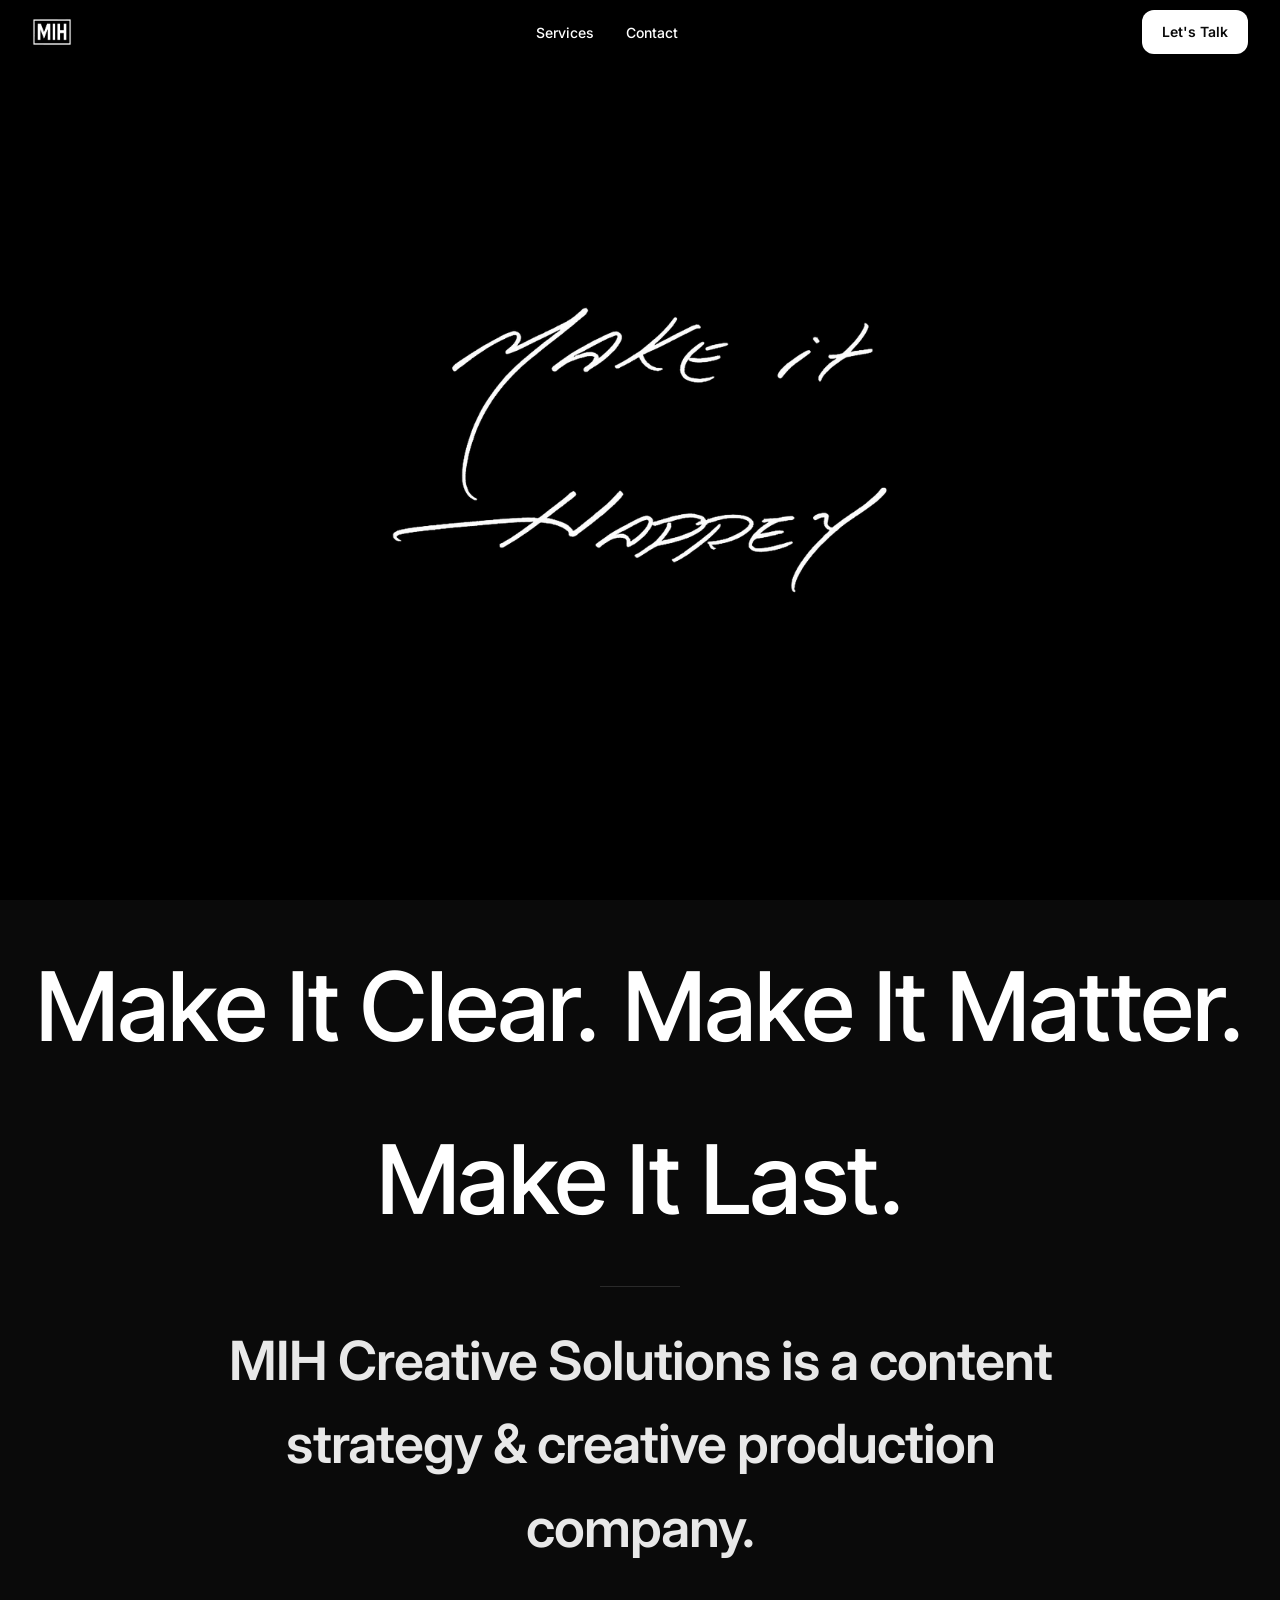
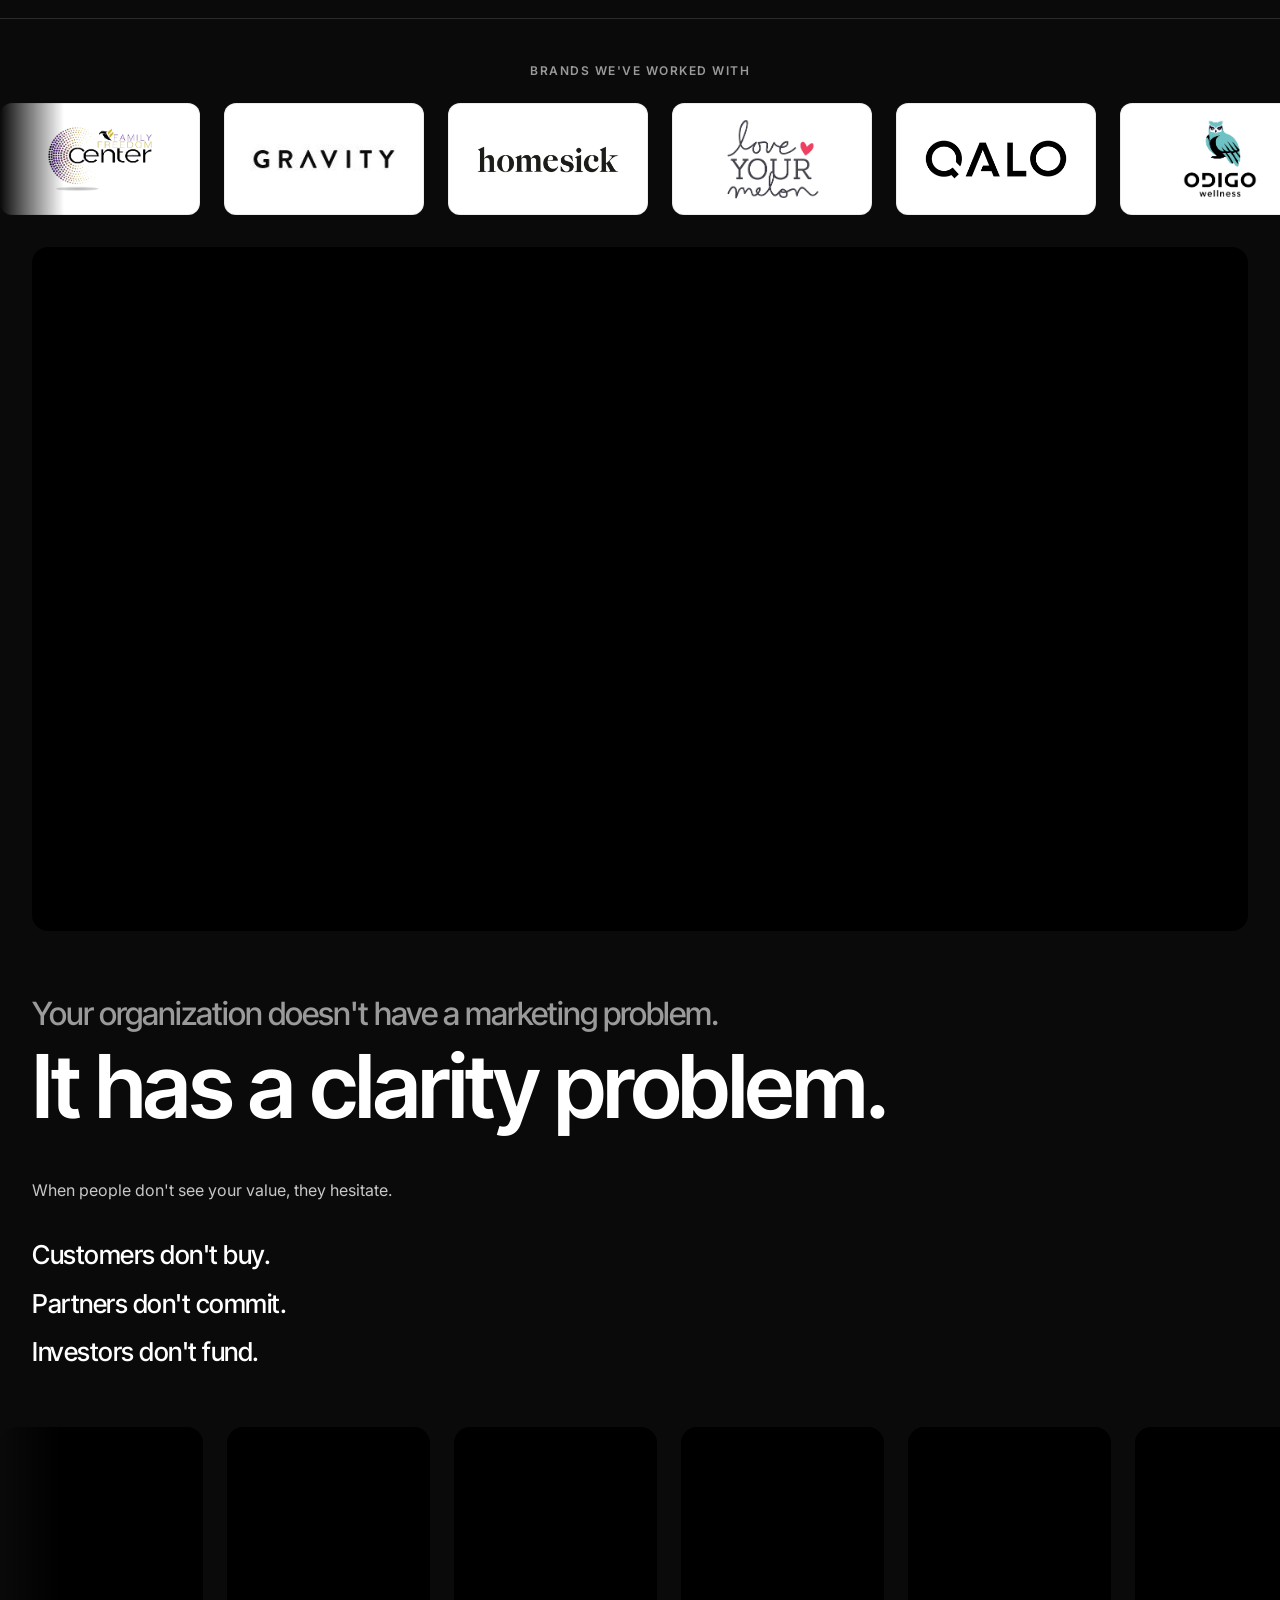
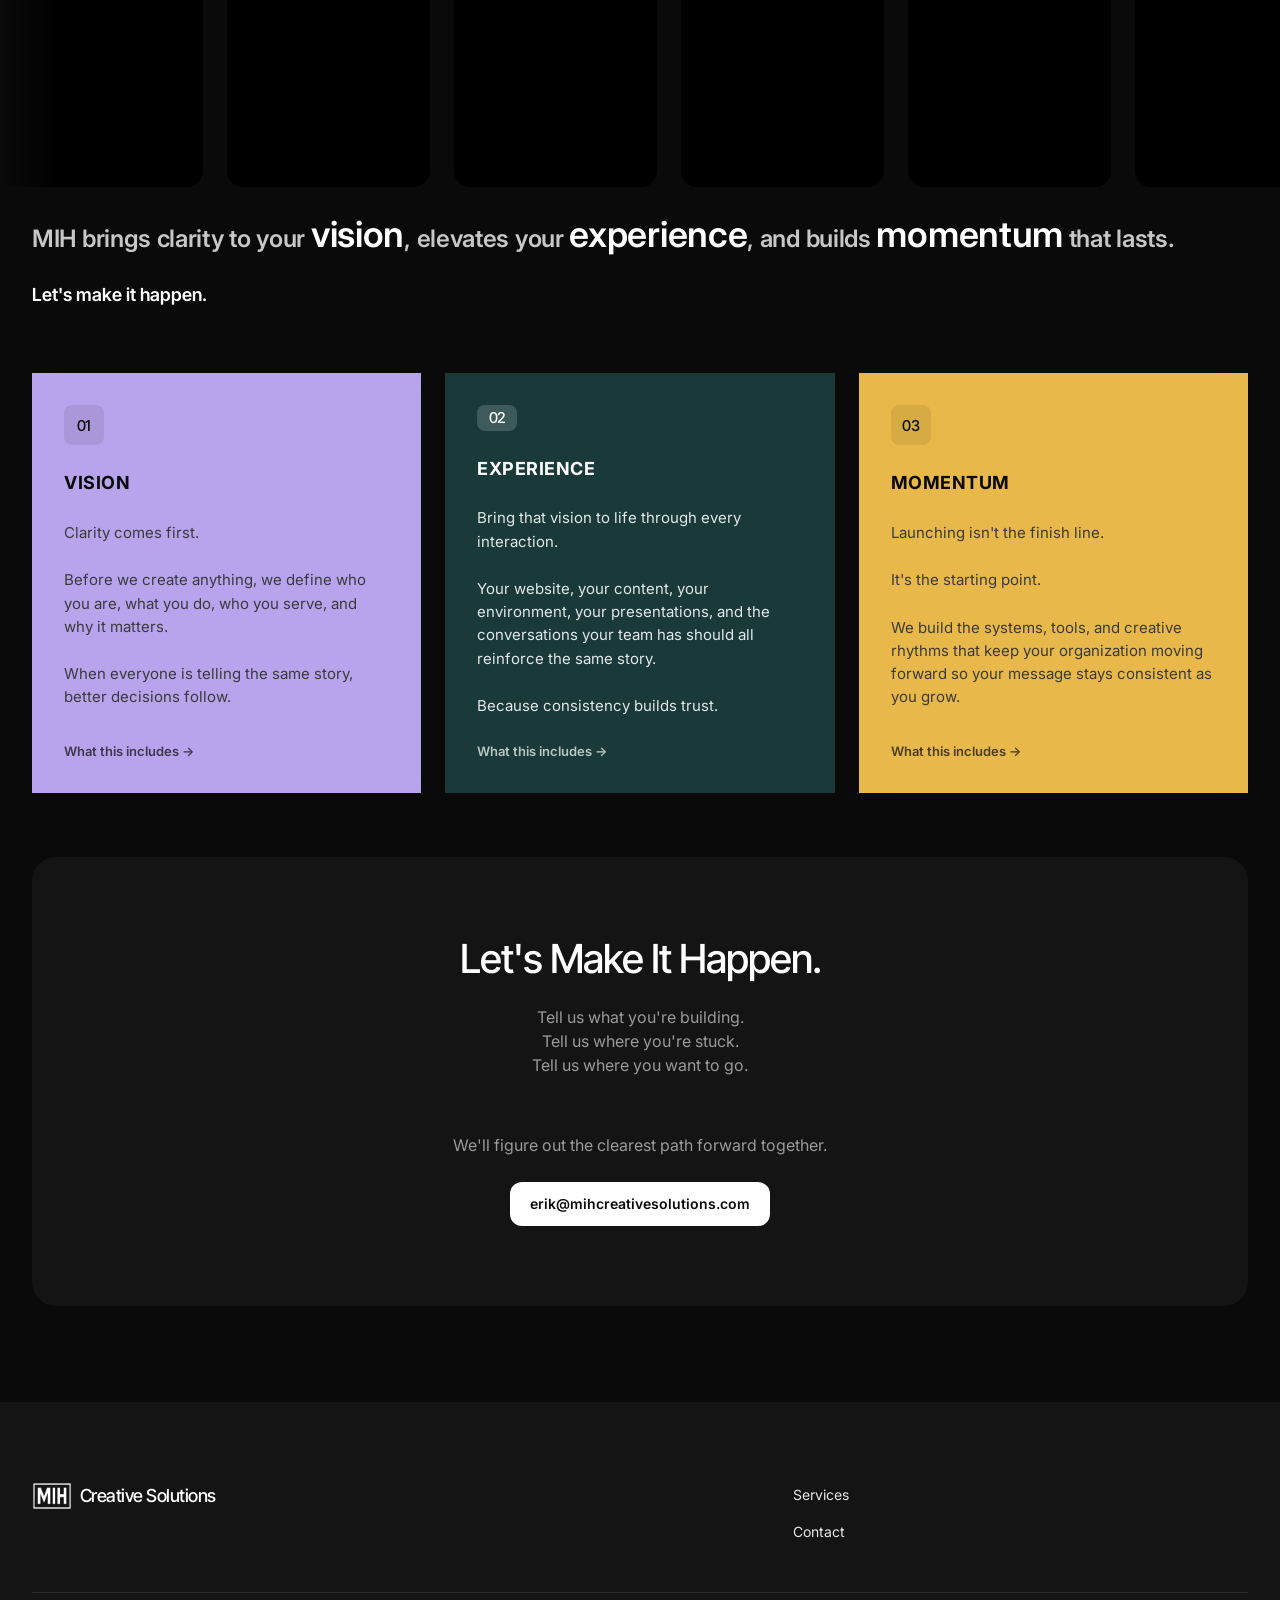
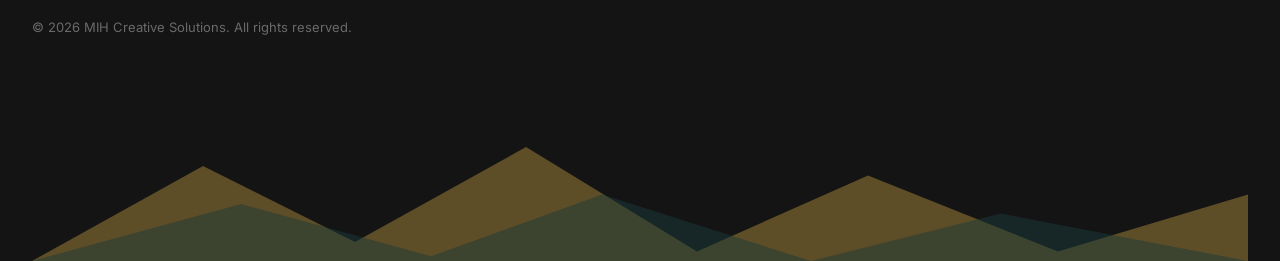
==== index.html @ 1640c4e6 "Add divider line and company description under the pillars recap Added a thin hairline rule between " ====
<!doctype html>
<html lang="en">
<head>
<meta charset="UTF-8">
<meta name="viewport" content="width=device-width, initial-scale=1.0">
<title>MIH Creative Solutions: Make It Clear, Make It Matter, Make It Last</title>
<meta name="description" content="MIH Creative Solutions is Erik's framework for building organizations people understand, remember, and believe in: Vision, Experience, Momentum.">
<link rel="icon" type="image/png" href="assets/favicon.png?v=2">
<link rel="apple-touch-icon" href="assets/favicon.png?v=2">
<meta property="og:type" content="website">
<meta property="og:title" content="MIH Creative Solutions: Make It Clear, Make It Matter, Make It Last">
<meta property="og:description" content="MIH Creative Solutions is Erik's framework for building organizations people understand, remember, and believe in: Vision, Experience, Momentum.">
<meta property="og:url" content="https://mihcreativesolutions.com">
<meta property="og:image" content="https://mihcreativesolutions.com/assets/favicon.png">
<meta name="twitter:card" content="summary">
<meta name="twitter:title" content="MIH Creative Solutions: Make It Clear, Make It Matter, Make It Last">
<meta name="twitter:description" content="MIH Creative Solutions is Erik's framework for building organizations people understand, remember, and believe in: Vision, Experience, Momentum.">
<meta name="twitter:image" content="https://mihcreativesolutions.com/assets/favicon.png">
<link rel="preconnect" href="https://fonts.googleapis.com">
<link rel="preconnect" href="https://fonts.gstatic.com" crossorigin>
<link href="https://fonts.googleapis.com/css2?family=Inter:wght@400;500;600;700&family=Inter+Tight:wght@500;600&family=Caveat:wght@600;700&display=swap" rel="stylesheet">
<link rel="stylesheet" href="styles.css">
</head>
<body>

<main id="top">

  <!-- ============ HERO ============ -->
  <section class="hero-band">
    <div class="hero-video-bleed reveal">
      <video src="assets/videos/hero-intro.mp4" autoplay muted loop playsinline></video>

      <header class="hero-nav">
        <div class="container">
          <a href="#top" class="logo">
            <img src="assets/mih-logo-boxed-white.png" alt="MIH" class="logo-mark">
          </a>

          <nav>
            <ul class="nav-links">
              <li><a href="#services">Services</a></li>
              <li><a href="#contact">Contact</a></li>
            </ul>
          </nav>

          <div class="nav-cta">
            <a class="btn btn-primary" href="mailto:erik@mihcreativesolutions.com">Let's Talk</a>
            <button class="nav-toggle" id="navToggle" aria-label="Toggle menu" aria-expanded="false">
              <span></span><span></span><span></span>
            </button>
          </div>
        </div>

        <nav id="mobileMenu" class="mobile-menu" hidden>
          <div class="container" style="display:flex; flex-direction:column; gap:24px; padding-top:24px; padding-bottom:24px;">
            <a href="#services">Services</a>
            <a href="#contact">Contact</a>
          </div>
        </nav>
      </header>

      <img src="assets/make-it-happen-mark-white.png" alt="Make it happen, handwritten" class="hero-video-overlay-mark">
    </div>

    <div class="container">
      <div class="hero-pillars-recap reveal">
        <p>Make It Clear.</p>
        <p>Make It Matter.</p>
        <p>Make It Last.</p>
      </div>
    </div>

    <div class="container">
      <hr class="hero-divider reveal">
      <p class="hero-video-caption reveal">MIH Creative Solutions is a content strategy &amp; creative production company.</p>
    </div>

    <div class="logo-marquee reveal">
      <p class="logo-marquee-label caption-uppercase">Brands We've Worked With</p>
      <div class="logo-marquee-track">
        <div class="logo-marquee-group">
          <div class="logo-marquee-card"><img src="assets/logos/family-freedom-center.png" alt="Family Freedom Center" class="logo-marquee-logo"></div>
          <div class="logo-marquee-card"><img src="assets/logos/gravity.jpeg" alt="Gravity" class="logo-marquee-logo"></div>
          <div class="logo-marquee-card"><img src="assets/logos/homesick.png" alt="Homesick" class="logo-marquee-logo"></div>
          <div class="logo-marquee-card"><img src="assets/logos/love-your-melon.png" alt="Love Your Melon" class="logo-marquee-logo"></div>
          <div class="logo-marquee-card"><img src="assets/logos/qalo.png" alt="QALO" class="logo-marquee-logo"></div>
          <div class="logo-marquee-card"><img src="assets/logos/odigo-wellness.png" alt="ODIGO Wellness" class="logo-marquee-logo"></div>
          <div class="logo-marquee-card"><img src="assets/logos/bulldog.png" alt="The Bulldog Uptown" class="logo-marquee-logo"></div>
          <div class="logo-marquee-card"><img src="assets/logos/craftsmen-decks-structures.png" alt="Craftsmen Decks & Structures" class="logo-marquee-logo"></div>
          <div class="logo-marquee-card"><img src="assets/logos/prince-wordmark.webp" alt="Prince" class="logo-marquee-logo"></div>
          <div class="logo-marquee-card"><img src="assets/logos/paisley-park.webp" alt="Paisley Park" class="logo-marquee-logo"></div>
        </div>
        <div class="logo-marquee-group" aria-hidden="true">
          <div class="logo-marquee-card"><img src="assets/logos/family-freedom-center.png" alt="" class="logo-marquee-logo"></div>
          <div class="logo-marquee-card"><img src="assets/logos/gravity.jpeg" alt="" class="logo-marquee-logo"></div>
          <div class="logo-marquee-card"><img src="assets/logos/homesick.png" alt="" class="logo-marquee-logo"></div>
          <div class="logo-marquee-card"><img src="assets/logos/love-your-melon.png" alt="" class="logo-marquee-logo"></div>
          <div class="logo-marquee-card"><img src="assets/logos/qalo.png" alt="" class="logo-marquee-logo"></div>
          <div class="logo-marquee-card"><img src="assets/logos/odigo-wellness.png" alt="" class="logo-marquee-logo"></div>
          <div class="logo-marquee-card"><img src="assets/logos/bulldog.png" alt="" class="logo-marquee-logo"></div>
          <div class="logo-marquee-card"><img src="assets/logos/craftsmen-decks-structures.png" alt="" class="logo-marquee-logo"></div>
          <div class="logo-marquee-card"><img src="assets/logos/prince-wordmark.webp" alt="" class="logo-marquee-logo"></div>
          <div class="logo-marquee-card"><img src="assets/logos/paisley-park.webp" alt="" class="logo-marquee-logo"></div>
        </div>
      </div>
    </div>

    <div class="container">
      <div class="featured-video reveal">
        <video src="assets/videos/love-your-melon-barbie.mp4" autoplay muted loop playsinline></video>
      </div>
    </div>
  </section>

  <!-- ============ THE PROBLEM ============ -->
  <section id="problem">
    <div class="container">
      <div class="problem-statement reveal">
        <p class="problem-statement-setup">Your organization doesn't have a marketing problem.</p>
        <p class="problem-statement-payoff">It has a clarity problem.</p>
      </div>

      <div class="prose reveal">
        <p>When people don't see your value, they hesitate.</p>
      </div>

      <div class="cadence reveal">
        <p>Customers don't buy.</p>
        <p>Partners don't commit.</p>
        <p>Investors don't fund.</p>
      </div>
    </div>

    <div class="video-marquee reveal">
      <div class="video-marquee-track">
        <div class="video-marquee-group">
          <div class="video-marquee-card"><video src="assets/videos/gravity.mp4" autoplay muted loop playsinline></video></div>
          <div class="video-marquee-card"><video src="assets/videos/isabel-bootcamp.mp4" autoplay muted loop playsinline></video></div>
          <div class="video-marquee-card"><video src="assets/videos/knee-wrap.mp4" autoplay muted loop playsinline></video></div>
          <div class="video-marquee-card"><video src="assets/videos/mechanic-peter.mp4" autoplay muted loop playsinline></video></div>
          <div class="video-marquee-card"><video src="assets/videos/elijah-yoga.mp4" autoplay muted loop playsinline></video></div>
          <div class="video-marquee-card"><video src="assets/videos/prince-share-your-story.mp4" autoplay muted loop playsinline></video></div>
        </div>
        <div class="video-marquee-group" aria-hidden="true">
          <div class="video-marquee-card"><video src="assets/videos/gravity.mp4" autoplay muted loop playsinline></video></div>
          <div class="video-marquee-card"><video src="assets/videos/isabel-bootcamp.mp4" autoplay muted loop playsinline></video></div>
          <div class="video-marquee-card"><video src="assets/videos/knee-wrap.mp4" autoplay muted loop playsinline></video></div>
          <div class="video-marquee-card"><video src="assets/videos/mechanic-peter.mp4" autoplay muted loop playsinline></video></div>
          <div class="video-marquee-card"><video src="assets/videos/elijah-yoga.mp4" autoplay muted loop playsinline></video></div>
          <div class="video-marquee-card"><video src="assets/videos/prince-share-your-story.mp4" autoplay muted loop playsinline></video></div>
        </div>
      </div>
    </div>

    <div class="container">
      <div class="reveal" style="margin-top: var(--sp-lg);">
        <p class="title-lg problem-transition">MIH brings clarity to your <span class="emph-word">vision</span>, elevates your <span class="emph-word">experience</span>, and builds <span class="emph-word">momentum</span> that lasts.</p>
        <p class="problem-cta">Let's make it happen.</p>
      </div>
    </div>
  </section>

  <!-- ============ SERVICES / THE 3 PILLARS ============ -->
  <section id="services">
    <div class="container">
      <div class="feature-grid">

        <div class="feature-card card-lavender on-ink pillar-flip reveal" tabindex="0">
          <div class="pillar-flip-inner">
            <div class="pillar-flip-face pillar-flip-front">
              <div class="icon">01</div>
              <div class="pillar-heading">
                <span class="pillar-label">Vision</span>
              </div>
              <p>Clarity comes first.</p>
              <p>Before we create anything, we define who you are, what you do, who you serve, and why it matters.</p>
              <p>When everyone is telling the same story, better decisions follow.</p>
              <span class="pillar-flip-cue">What this includes →</span>
            </div>
            <div class="pillar-flip-face pillar-flip-back">
              <div class="pillar-heading">
                <span class="pillar-label">Vision</span>
              </div>
              <ul class="offering-list">
                <li>Brand Strategy</li>
                <li>Messaging</li>
                <li>Positioning</li>
                <li>Naming</li>
                <li>Brand Identity</li>
              </ul>
            </div>
          </div>
        </div>

        <div class="feature-card card-teal on-dark pillar-flip reveal" tabindex="0">
          <div class="pillar-flip-inner">
            <div class="pillar-flip-face pillar-flip-front">
              <div class="icon">02</div>
              <div class="pillar-heading">
                <span class="pillar-label">Experience</span>
              </div>
              <p>Bring that vision to life through every interaction.</p>
              <p>Your website, your content, your environment, your presentations, and the conversations your team has should all reinforce the same story.</p>
              <p>Because consistency builds trust.</p>
              <span class="pillar-flip-cue">What this includes →</span>
            </div>
            <div class="pillar-flip-face pillar-flip-back">
              <div class="pillar-heading">
                <span class="pillar-label">Experience</span>
              </div>
              <ul class="offering-list">
                <li>Website Design</li>
                <li>Environmental Branding</li>
                <li>Photography</li>
                <li>Video Production</li>
                <li>Graphic Design</li>
                <li>Campaign Development</li>
              </ul>
            </div>
          </div>
        </div>

        <div class="feature-card card-ochre on-ink pillar-flip reveal" tabindex="0">
          <div class="pillar-flip-inner">
            <div class="pillar-flip-face pillar-flip-front">
              <div class="icon">03</div>
              <div class="pillar-heading">
                <span class="pillar-label">Momentum</span>
              </div>
              <p>Launching isn't the finish line.</p>
              <p>It's the starting point.</p>
              <p>We build the systems, tools, and creative rhythms that keep your organization moving forward so your message stays consistent as you grow.</p>
              <span class="pillar-flip-cue">What this includes →</span>
            </div>
            <div class="pillar-flip-face pillar-flip-back">
              <div class="pillar-heading">
                <span class="pillar-label">Momentum</span>
              </div>
              <ul class="offering-list">
                <li>Content Strategy</li>
                <li>Social Media</li>
                <li>Marketing Support</li>
                <li>Brand Standards</li>
                <li>Ongoing Creative Partnership</li>
              </ul>
            </div>
          </div>
        </div>

      </div>
    </div>
  </section>

  <!-- ============ CTA ============ -->
  <section id="contact">
    <div class="container">
      <div class="cta-band-illustrated reveal">
        <h2 class="display-md">Let's Make It Happen.</h2>

        <div class="cadence" style="text-align: center;">
          <p>Tell us what you're building.</p>
          <p>Tell us where you're stuck.</p>
          <p>Tell us where you want to go.</p>
        </div>

        <p>We'll figure out the clearest path forward together.</p>

        <a class="btn btn-primary" href="mailto:erik@mihcreativesolutions.com">erik@mihcreativesolutions.com</a>
      </div>
    </div>
  </section>

</main>

<footer class="footer">
  <div class="container">
    <div class="footer-top">
      <div class="footer-brand">
        <a href="#top" class="logo">
          <img src="assets/mih-logo-boxed-white.png" alt="MIH" class="logo-mark">
          Creative Solutions
        </a>

      </div>

      <div class="footer-col">
        <ul>
          <li><a href="#services">Services</a></li>
          <li><a href="#contact">Contact</a></li>
        </ul>
      </div>
    </div>

    <div class="footer-bottom">
      <span>© <span id="year"></span> MIH Creative Solutions. All rights reserved.</span>
    </div>

    <svg class="footer-mountain" viewBox="0 0 1280 160" preserveAspectRatio="none" xmlns="http://www.w3.org/2000/svg" aria-hidden="true">
      <polygon points="0,160 180,60 340,140 520,40 700,150 880,70 1080,150 1280,90 1280,160" fill="#e8b94a" opacity="0.35"/>
      <polygon points="0,160 220,100 420,155 600,90 820,160 1020,110 1280,160" fill="#1a3a3a" opacity="0.5"/>
    </svg>
  </div>
</footer>

<script src="script.js"></script>
</body>
</html>
---- styles.css ----
/* ==========================================================================
   MIH Creative Solutions — Design Tokens
   Source of truth: MIH_LOOK_AND_FEEL.md
   ========================================================================== */

:root {
  /* Color */
  --primary: #ffffff;
  --primary-active: #e5e5e5;
  --primary-disabled: #2a2a2a;
  --ink: #ffffff;
  --body: #c7c7c7;
  --body-strong: #e8e8e8;
  --muted: #9a9a9a;
  --muted-soft: #6a6a6a;
  --hairline: #2a2a2a;
  --hairline-soft: #1c1c1c;
  --canvas: #0a0a0a;
  --surface-soft: #141414;
  --surface-card: #1c1c1c;
  --surface-strong: #242424;
  --on-primary: #0a0a0a;
  --on-dark: #ffffff;
  --on-dark-soft: #a0a0a0;
  /* Fixed dark text for use on light pillar-card backgrounds (lavender/ochre), independent of the page theme */
  --card-ink: #0a0a0a;
  --card-ink-body: #3a3a3a;
  --brand-pink: #ff4d8b;
  --brand-teal: #1a3a3a;
  --brand-lavender: #b8a4ed;
  --brand-peach: #ffb084;
  --brand-ochre: #e8b94a;
  --brand-mint: #a4d4c5;
  --brand-coral: #ff6b5a;

  /* Type */
  --font-display: "Inter Tight", "Inter", -apple-system, BlinkMacSystemFont, "Segoe UI", Roboto, sans-serif;
  --font-body: "Inter", -apple-system, BlinkMacSystemFont, "Segoe UI", Roboto, sans-serif;

  /* Radius */
  --r-xs: 6px;
  --r-sm: 8px;
  --r-md: 12px;
  --r-lg: 16px;
  --r-xl: 24px;
  --r-pill: 9999px;

  /* Spacing */
  --sp-xxs: 4px;
  --sp-xs: 8px;
  --sp-sm: 12px;
  --sp-md: 16px;
  --sp-lg: 24px;
  --sp-xl: 32px;
  --sp-xxl: 48px;
  --sp-section: 96px;
}

*, *::before, *::after { box-sizing: border-box; }
html { scroll-behavior: smooth; }

body {
  margin: 0;
  background: var(--canvas);
  color: var(--body);
  font-family: var(--font-body);
  font-size: 16px;
  line-height: 1.55;
  -webkit-font-smoothing: antialiased;
}

img, svg, video { display: block; max-width: 100%; }

a { color: inherit; }

.container {
  max-width: 1280px;
  margin: 0 auto;
  padding: 0 var(--sp-xl);
}

section {
  padding: var(--sp-section) 0;
}

#problem { padding-top: var(--sp-xl); padding-bottom: var(--sp-xl); }
#services { padding-top: var(--sp-xl); padding-bottom: var(--sp-xl); }
#contact { padding-top: var(--sp-xl); }

/* ---- Typography ---- */
h1, h2, h3, h4 {
  font-family: var(--font-display);
  font-weight: 500;
  color: var(--ink);
  margin: 0;
}

.display-xl { font-size: 72px; line-height: 1; letter-spacing: -2.5px; font-weight: 500; }
.display-lg { font-size: 56px; line-height: 1.05; letter-spacing: -2px; font-weight: 500; }
.display-md { font-size: 40px; line-height: 1.1; letter-spacing: -1px; font-weight: 500; }
.display-sm { font-size: 32px; line-height: 1.15; letter-spacing: -0.5px; font-weight: 500; }

.title-lg { font-family: var(--font-body); font-size: 24px; font-weight: 600; line-height: 1.3; letter-spacing: -0.3px; }
.title-md { font-family: var(--font-body); font-size: 18px; font-weight: 600; line-height: 1.4; }
.title-sm { font-family: var(--font-body); font-size: 16px; font-weight: 600; line-height: 1.4; }

.body-md { font-size: 16px; font-weight: 400; line-height: 1.55; }
.body-sm { font-size: 14px; font-weight: 400; line-height: 1.55; }

.caption { font-size: 13px; font-weight: 500; line-height: 1.4; color: var(--muted); }
.caption-uppercase {
  font-size: 12px;
  font-weight: 600;
  line-height: 1.4;
  letter-spacing: 1.5px;
  text-transform: uppercase;
  color: var(--muted);
}

.lead { font-size: 18px; line-height: 1.6; color: var(--body-strong); }

/* ---- Buttons ---- */
.btn {
  display: inline-flex;
  align-items: center;
  justify-content: center;
  gap: var(--sp-xs);
  height: 44px;
  padding: 12px 20px;
  border-radius: var(--r-md);
  font-family: var(--font-body);
  font-size: 14px;
  font-weight: 600;
  line-height: 1;
  text-decoration: none;
  border: none;
  cursor: pointer;
  white-space: nowrap;
}

.btn-primary { background: var(--primary); color: var(--on-primary); }
.btn-primary:hover, .btn-primary:active { background: var(--primary-active); }

.btn-secondary {
  background: var(--canvas);
  color: var(--ink);
  border: 1px solid var(--hairline);
}

.btn-on-color { background: var(--canvas); color: var(--ink); }

.text-link {
  background: none;
  border: none;
  color: var(--ink);
  text-decoration: underline;
  font-size: 14px;
  font-weight: 600;
  cursor: pointer;
  padding: 0;
}

/* ---- Hero Nav (overlaid on the full-bleed video) ---- */
.hero-nav {
  position: absolute;
  top: 0;
  left: 0;
  right: 0;
  z-index: 5;
  height: 64px;
  background: linear-gradient(to bottom, rgba(0, 0, 0, 0.55), transparent);
}

.hero-nav > .container {
  height: 100%;
  display: flex;
  align-items: center;
  justify-content: space-between;
}

.hero-nav .nav-links a { color: #fff; }
.hero-nav .nav-links a:hover { color: var(--brand-ochre); }

.hero-nav .btn-primary { background: #fff; color: var(--on-primary); }
.hero-nav .btn-primary:hover, .hero-nav .btn-primary:active { background: var(--brand-ochre); }

.hero-nav .nav-toggle span { background: #fff; }

.hero-nav .mobile-menu { background: rgba(10, 10, 10, 0.95); border-bottom-color: rgba(255, 255, 255, 0.15); }
.hero-nav .mobile-menu a { color: #fff; }

.logo {
  display: flex;
  align-items: center;
  gap: var(--sp-xs);
  font-family: var(--font-display);
  font-size: 18px;
  font-weight: 500;
  letter-spacing: -0.5px;
  color: var(--ink);
  text-decoration: none;
}

.logo-mark {
  height: 28px;
  width: auto;
  display: block;
}

.nav-links {
  display: flex;
  align-items: center;
  gap: var(--sp-xl);
  list-style: none;
  margin: 0;
  padding: 0;
}

.nav-links a {
  font-size: 14px;
  font-weight: 500;
  text-decoration: none;
  color: var(--body-strong);
}

.nav-links a:hover { color: var(--ink); }

.nav-cta { display: flex; align-items: center; gap: var(--sp-lg); }

.nav-toggle {
  display: none;
  background: none;
  border: none;
  padding: var(--sp-xs);
  cursor: pointer;
}

.nav-toggle span {
  display: block;
  width: 22px;
  height: 2px;
  background: var(--ink);
  margin: 5px 0;
  border-radius: 2px;
}

.mobile-menu {
  display: none;
  background: var(--canvas);
  border-bottom: 1px solid var(--hairline-soft);
}

.mobile-menu a {
  font-size: 16px;
  font-weight: 500;
  text-decoration: none;
  color: var(--body-strong);
}

@media (max-width: 768px) {
  .mobile-menu:not([hidden]) { display: block; }
}

/* ---- Hero ---- */
.hero-band {
  padding: 0 0 var(--sp-xl);
}

.hero-pillars-recap {
  display: flex;
  justify-content: center;
  align-items: center;
  flex-wrap: wrap;
  gap: var(--sp-lg);
  text-align: center;
  margin-top: var(--sp-xl);
  margin-bottom: var(--sp-xl);
}

.hero-pillars-recap p {
  margin: 0;
  font-family: var(--font-display);
  font-weight: 500;
  color: var(--ink);
  white-space: nowrap;
  font-size: 96px;
  letter-spacing: -0.5px;
}

.hero-video-bleed {
  position: relative;
  width: 100%;
  height: 100vh;
  min-height: 480px;
  max-height: 960px;
  background: #000;
  overflow: hidden;
}

.hero-video-bleed video {
  width: 100%;
  height: 100%;
  object-fit: cover;
  display: block;
}

.hero-video-overlay-mark {
  position: absolute;
  top: 50%;
  left: 50%;
  transform: translate(-50%, -50%);
  z-index: 4;
  width: 520px;
  max-width: 70%;
  height: auto;
  pointer-events: none;
  filter: drop-shadow(0 4px 32px rgba(0, 0, 0, 0.4));
}

.hero-divider {
  width: 80px;
  height: 1px;
  margin: 0 auto var(--sp-xl);
  border: none;
  background: var(--hairline);
}

.hero-video-caption {
  max-width: 900px;
  text-align: center;
  font-size: 54px;
  font-weight: 600;
  letter-spacing: -1px;
  color: var(--body-strong);
  margin: var(--sp-lg) auto var(--sp-xl);
}

@media (max-width: 1024px) {
  .hero-pillars-recap { gap: var(--sp-md); }
  .hero-pillars-recap p { font-size: 66px; }
  .hero-video-overlay-mark { width: 400px; }
  .hero-video-caption { font-size: 40px; }
}

@media (max-width: 768px) {
  .hero-pillars-recap { gap: var(--sp-xs); }
  .hero-pillars-recap p { font-size: 36px; letter-spacing: -0.2px; }
  .hero-video-caption { font-size: 26px; letter-spacing: -0.5px; }
  .hero-video-overlay-mark { width: 280px; max-width: 80%; }
  .hero-nav { height: 56px; }
  .logo-mark { height: 22px; }
}

.hero-actions { display: flex; align-items: center; gap: var(--sp-lg); flex-wrap: wrap; }

/* ---- Logo marquee ---- */
.logo-marquee {
  margin-top: var(--sp-xxl);
  padding-top: var(--sp-xl);
  border-top: 1px solid var(--hairline);
  overflow: hidden;
}

.logo-marquee-label {
  text-align: center;
  margin-bottom: var(--sp-lg);
}

.logo-marquee-track {
  display: flex;
  width: max-content;
  animation: marquee-scroll 48s linear infinite;
  mask-image: linear-gradient(to right, transparent 0, #000 64px, #000 calc(100% - 64px), transparent 100%);
  -webkit-mask-image: linear-gradient(to right, transparent 0, #000 64px, #000 calc(100% - 64px), transparent 100%);
}

.logo-marquee-group {
  display: flex;
  align-items: center;
  gap: var(--sp-lg);
  padding-right: var(--sp-lg);
}

.logo-marquee-card {
  display: flex;
  align-items: center;
  justify-content: center;
  width: 200px;
  height: 112px;
  flex-shrink: 0;
  background: #fff;
  border: 1px solid rgba(20, 18, 15, 0.08);
  border-radius: var(--r-md);
  padding: var(--sp-sm);
}

.logo-marquee-logo {
  max-height: 88px;
  max-width: 100%;
  width: auto;
  object-fit: contain;
}

/* ---- Featured video (single widescreen clip) ---- */
.featured-video {
  width: 100%;
  max-width: 100%;
  margin-top: var(--sp-xl);
  border-radius: var(--r-lg);
  overflow: hidden;
  aspect-ratio: 16 / 9;
  background: #000;
}

.featured-video video {
  width: 100%;
  max-width: 100%;
  height: 100%;
  object-fit: cover;
  display: block;
}

/* ---- Video marquee (portrait clips, autoplay/muted/loop) ---- */
.video-marquee {
  margin-top: var(--sp-xl);
  padding-top: var(--sp-lg);
  overflow: hidden;
}

.video-marquee-track {
  display: flex;
  width: max-content;
  animation: marquee-scroll 40s linear infinite;
  mask-image: linear-gradient(to right, transparent 0, #000 64px, #000 calc(100% - 64px), transparent 100%);
  -webkit-mask-image: linear-gradient(to right, transparent 0, #000 64px, #000 calc(100% - 64px), transparent 100%);
}

.video-marquee-group {
  display: flex;
  align-items: center;
  gap: var(--sp-lg);
  padding-right: var(--sp-lg);
}

.video-marquee-card {
  width: 203px;
  height: 360px;
  flex-shrink: 0;
  border-radius: var(--r-lg);
  overflow: hidden;
  background: #000;
}

.video-marquee-card video {
  width: 100%;
  height: 100%;
  object-fit: cover;
  display: block;
}

@media (max-width: 1024px) {
  .video-marquee-card { width: 169px; height: 300px; }
}

@media (max-width: 768px) {
  .video-marquee-group { gap: var(--sp-md); padding-right: var(--sp-md); }
  .video-marquee-card { width: 124px; height: 220px; }
  .video-marquee-track {
    animation-duration: 30s;
    mask-image: linear-gradient(to right, transparent 0, #000 32px, #000 calc(100% - 32px), transparent 100%);
    -webkit-mask-image: linear-gradient(to right, transparent 0, #000 32px, #000 calc(100% - 32px), transparent 100%);
  }
}

@keyframes marquee-scroll {
  from { transform: translateX(0); }
  to { transform: translateX(-50%); }
}

@media (prefers-reduced-motion: reduce) {
  .logo-marquee-track { animation: none; }
}

/* ---- Problem statement (contrast headline) ---- */
.problem-statement {
  max-width: 920px;
  margin: 0 0 var(--sp-xxl);
}

.problem-statement-setup {
  margin: 0 0 var(--sp-xs);
  font-family: var(--font-display);
  font-weight: 500;
  color: var(--muted);
  font-size: 32px;
  line-height: 1.2;
  letter-spacing: -1px;
}

.problem-statement-payoff {
  margin: 0;
  font-family: var(--font-display);
  font-weight: 600;
  color: var(--ink);
  font-size: 88px;
  line-height: 1;
  letter-spacing: -2.5px;
}

#problem .cadence p {
  font-family: var(--font-display);
  letter-spacing: -0.5px;
  font-size: 26px;
  font-weight: 500;
  color: var(--ink);
}

.problem-transition .emph-word {
  font-size: 1.5em;
  font-weight: 600;
  color: var(--ink);
}

.problem-cta {
  margin: var(--sp-sm) 0 0;
  font-family: var(--font-display);
  font-weight: 600;
  font-size: 18px;
  color: var(--ink);
}

@media (max-width: 1024px) {
  .problem-statement-setup { font-size: 24px; }
  .problem-statement-payoff { font-size: 60px; letter-spacing: -2px; }
  #problem .cadence p { font-size: 22px; }
}

@media (max-width: 768px) {
  .problem-statement-setup { font-size: 19px; }
  .problem-statement-payoff { font-size: 38px; letter-spacing: -1px; }
  #problem .cadence p { font-size: 18px; }
}

/* ---- Feature cards (services) ---- */
.feature-grid {
  display: grid;
  grid-template-columns: repeat(3, 1fr);
  gap: var(--sp-lg);
}

.feature-card {
  border-radius: var(--r-xl);
  padding: var(--sp-xl);
  display: flex;
  flex-direction: column;
  gap: var(--sp-lg);
  min-height: 260px;
}

/* ---- Pillar flip cards (front: framework copy, back: services offered) ---- */
.feature-card.pillar-flip {
  padding: 0;
  height: 420px;
  cursor: pointer;
}

.pillar-flip-inner {
  position: relative;
  width: 100%;
  height: 100%;
}

.pillar-flip-face {
  position: absolute;
  inset: 0;
  border-radius: var(--r-xl);
  padding: var(--sp-xl);
  display: flex;
  flex-direction: column;
  gap: var(--sp-lg);
  background: inherit;
  opacity: 1;
  visibility: visible;
  transition: opacity 0.35s ease;
}

.pillar-flip-inner, .pillar-flip-back { background: inherit; }

.pillar-flip-back {
  opacity: 0;
  visibility: hidden;
  pointer-events: none;
}

.pillar-flip:hover .pillar-flip-front,
.pillar-flip.is-flipped .pillar-flip-front {
  opacity: 0;
  visibility: hidden;
  pointer-events: none;
}

.pillar-flip:hover .pillar-flip-back,
.pillar-flip.is-flipped .pillar-flip-back {
  opacity: 1;
  visibility: visible;
  pointer-events: auto;
}

.pillar-flip-back .offering-list { margin-top: var(--sp-xs); }

.pillar-flip-cue {
  margin-top: auto;
  font-size: 13px;
  font-weight: 600;
  opacity: 0.7;
}

.feature-card .icon {
  width: 40px;
  height: 40px;
  display: flex;
  align-items: center;
  justify-content: center;
  border-radius: var(--r-sm);
  background: rgba(255, 255, 255, 0.28);
}

.feature-card.on-dark .icon { background: rgba(255, 255, 255, 0.16); }
.feature-card.on-ink .icon { background: rgba(10, 10, 10, 0.08); }

.feature-card h3 { font-family: var(--font-body); font-size: 18px; font-weight: 600; line-height: 1.4; }
.feature-card p { margin: 0; font-size: 15px; }

.feature-card.on-dark, .feature-card.on-dark h3 { color: var(--on-dark); }
.feature-card.on-dark p { color: rgba(255, 255, 255, 0.88); }
.feature-card.on-dark .offering-list li { color: rgba(255, 255, 255, 0.88); }

.feature-card.on-ink, .feature-card.on-ink h3 { color: var(--card-ink); }
.feature-card.on-ink p { color: var(--card-ink-body); }
.feature-card.on-ink .offering-list li { color: var(--card-ink-body); }

.pillar-heading {
  display: flex;
  flex-direction: column;
  gap: var(--sp-xs);
}

.pillar-label {
  display: block;
  font-family: var(--font-body);
  font-size: 18px;
  font-weight: 700;
  letter-spacing: 0.5px;
  text-transform: uppercase;
}

.feature-card.on-dark .pillar-label { color: var(--on-dark); }
.feature-card.on-ink .pillar-label { color: var(--card-ink); }

.offering-list {
  list-style: none;
  margin: 0;
  padding: 0;
  display: flex;
  flex-direction: column;
  gap: var(--sp-xs);
  font-size: 15px;
}

.offering-list li {
  position: relative;
  padding-left: 16px;
}

.offering-list li::before {
  content: "•";
  position: absolute;
  left: 0;
  opacity: 0.6;
}

.pillars-recap {
  text-align: center;
  margin-top: var(--sp-xl);
}

.card-pink { background: var(--brand-pink); }
.card-teal { background: var(--brand-teal); }
.card-lavender { background: var(--brand-lavender); }
.card-peach { background: var(--brand-peach); }
.card-ochre { background: var(--brand-ochre); }
.card-cream { background: var(--surface-card); }

/* ---- Prose blocks (About / Problem / Clarity Shift narrative) ---- */
.prose {
  max-width: 680px;
  color: var(--body);
  font-size: 16px;
  line-height: 1.6;
  margin: 0 0 var(--sp-xl);
}

.prose p { margin: 0 0 1em; }
.prose p:last-child { margin-bottom: 0; }

/* ---- Cadence blocks (short stacked declarative lines) ---- */
.cadence {
  max-width: 680px;
  color: var(--body);
  font-size: 16px;
  line-height: 1.5;
  margin: 0 0 var(--sp-xl);
}

.cadence p { margin: 0 0 0.35em; }
.cadence p:last-child { margin-bottom: 0; }

.pillars-closing {
  max-width: 720px;
  margin: var(--sp-xxl) auto 0;
  text-align: center;
  color: var(--body-strong);
}

.feature-card .icon {
  font-family: var(--font-display);
  font-weight: 500;
  font-size: 15px;
  letter-spacing: -0.3px;
}

/* ---- CTA band ---- */
.cta-band-illustrated {
  background: var(--surface-soft);
  border-radius: var(--r-xl);
  padding: 80px var(--sp-xxl);
  text-align: center;
  display: flex;
  flex-direction: column;
  align-items: center;
  gap: var(--sp-lg);
}

.cta-band-illustrated h2 { max-width: 20ch; }
.cta-band-illustrated p { margin: 0; max-width: 42ch; color: var(--muted); }

/* ---- Footer ---- */
.footer {
  background: var(--surface-soft);
  color: var(--body);
  padding-top: 80px;
  position: relative;
  overflow: hidden;
}

.footer-top {
  display: grid;
  grid-template-columns: 1.6fr 1fr;
  gap: var(--sp-xl);
  padding-bottom: var(--sp-xxl);
}

.footer-brand p { max-width: 32ch; color: var(--muted); font-size: 14px; margin: var(--sp-md) 0 0; }

.footer-brand h4 {
  font-family: var(--font-body);
  font-size: 13px;
  font-weight: 600;
  letter-spacing: 0.5px;
  text-transform: uppercase;
  color: var(--muted);
  margin: var(--sp-xl) 0 var(--sp-md);
}

.framework-recap {
  display: flex;
  flex-direction: column;
  gap: var(--sp-sm);
}

.framework-recap-item {
  display: flex;
  flex-direction: column;
}

.fw-label { font-size: 13px; font-weight: 600; color: var(--body-strong); }
.fw-tagline { font-size: 14px; color: var(--muted); }

.footer-col h4 {
  font-family: var(--font-body);
  font-size: 13px;
  font-weight: 600;
  letter-spacing: 0.5px;
  text-transform: uppercase;
  color: var(--muted);
  margin-bottom: var(--sp-md);
}

.footer-col ul { list-style: none; margin: 0; padding: 0; display: flex; flex-direction: column; gap: var(--sp-sm); }
.footer-col a { text-decoration: none; font-size: 14px; color: var(--body-strong); }
.footer-col a:hover { color: var(--ink); }

.footer-bottom {
  border-top: 1px solid var(--hairline);
  padding: var(--sp-lg) 0;
  display: flex;
  justify-content: space-between;
  align-items: center;
  font-size: 13px;
  color: var(--muted-soft);
}

.footer-mountain { width: 100%; height: auto; display: block; margin-top: var(--sp-xxl); }

/* ---- Reveal on scroll ---- */
.reveal {
  opacity: 0;
  transform: translateY(16px);
  transition: opacity 0.6s ease, transform 0.6s ease;
}

.reveal.is-visible {
  opacity: 1;
  transform: translateY(0);
}

@media (prefers-reduced-motion: reduce) {
  .reveal { opacity: 1; transform: none; transition: none; }
  html { scroll-behavior: auto; }
}

/* ==========================================================================
   Responsive
   ========================================================================== */

@media (max-width: 1024px) {
  .display-xl { font-size: 56px; letter-spacing: -2px; }
  .display-lg { font-size: 44px; letter-spacing: -1.5px; }
  .feature-grid { grid-template-columns: repeat(2, 1fr); }
  .footer-top { grid-template-columns: 1.4fr 1fr; }

  .logo-marquee-card { width: 168px; height: 96px; padding: var(--sp-sm); }
  .logo-marquee-logo { max-height: 72px; }
  .logo-marquee-track { animation-duration: 44s; }

  .feature-card.pillar-flip { height: 460px; }
}

@media (max-width: 768px) {
  .container { padding: 0 var(--sp-lg); }
  section { padding: 64px 0; }

  .nav-links, .nav-cta .btn-secondary-wrap { display: none; }
  .nav-toggle { display: block; }
  .logo { font-size: 15px; white-space: nowrap; }

  .display-xl { font-size: 36px; letter-spacing: -1px; }
  .display-lg { font-size: 32px; letter-spacing: -1px; }
  .display-md { font-size: 28px; letter-spacing: -0.5px; }

  .feature-grid { grid-template-columns: 1fr; }

  .footer-top { grid-template-columns: 1fr; gap: var(--sp-xl); }
  .cta-band-illustrated { padding: 48px var(--sp-lg); }

  .logo-marquee { margin-top: var(--sp-xl); padding-top: var(--sp-lg); }
  .logo-marquee-group { gap: var(--sp-md); padding-right: var(--sp-md); }
  .logo-marquee-card { width: 128px; height: 76px; padding: var(--sp-xs); }
  .logo-marquee-logo { max-height: 56px; }
  .logo-marquee-track {
    animation-duration: 34s;
    mask-image: linear-gradient(to right, transparent 0, #000 32px, #000 calc(100% - 32px), transparent 100%);
    -webkit-mask-image: linear-gradient(to right, transparent 0, #000 32px, #000 calc(100% - 32px), transparent 100%);
  }

  .feature-card.pillar-flip { height: 400px; }
}
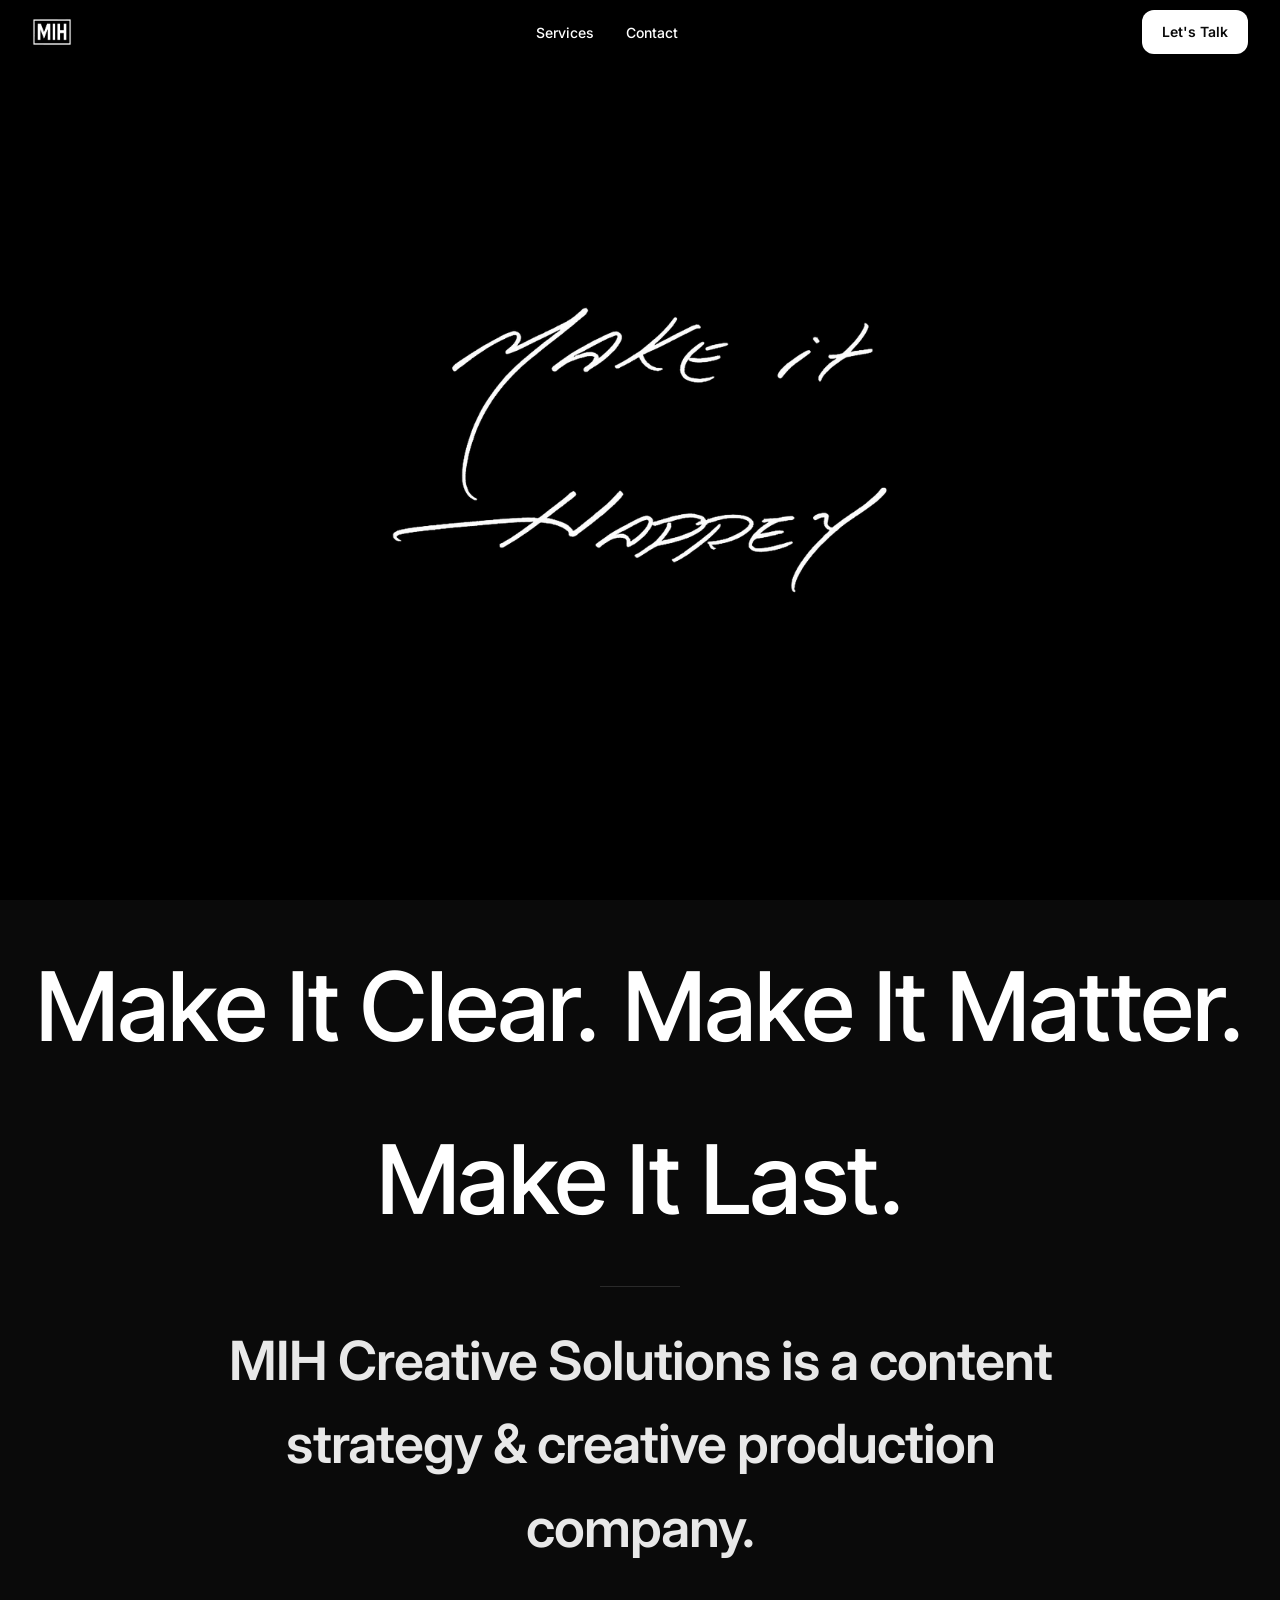
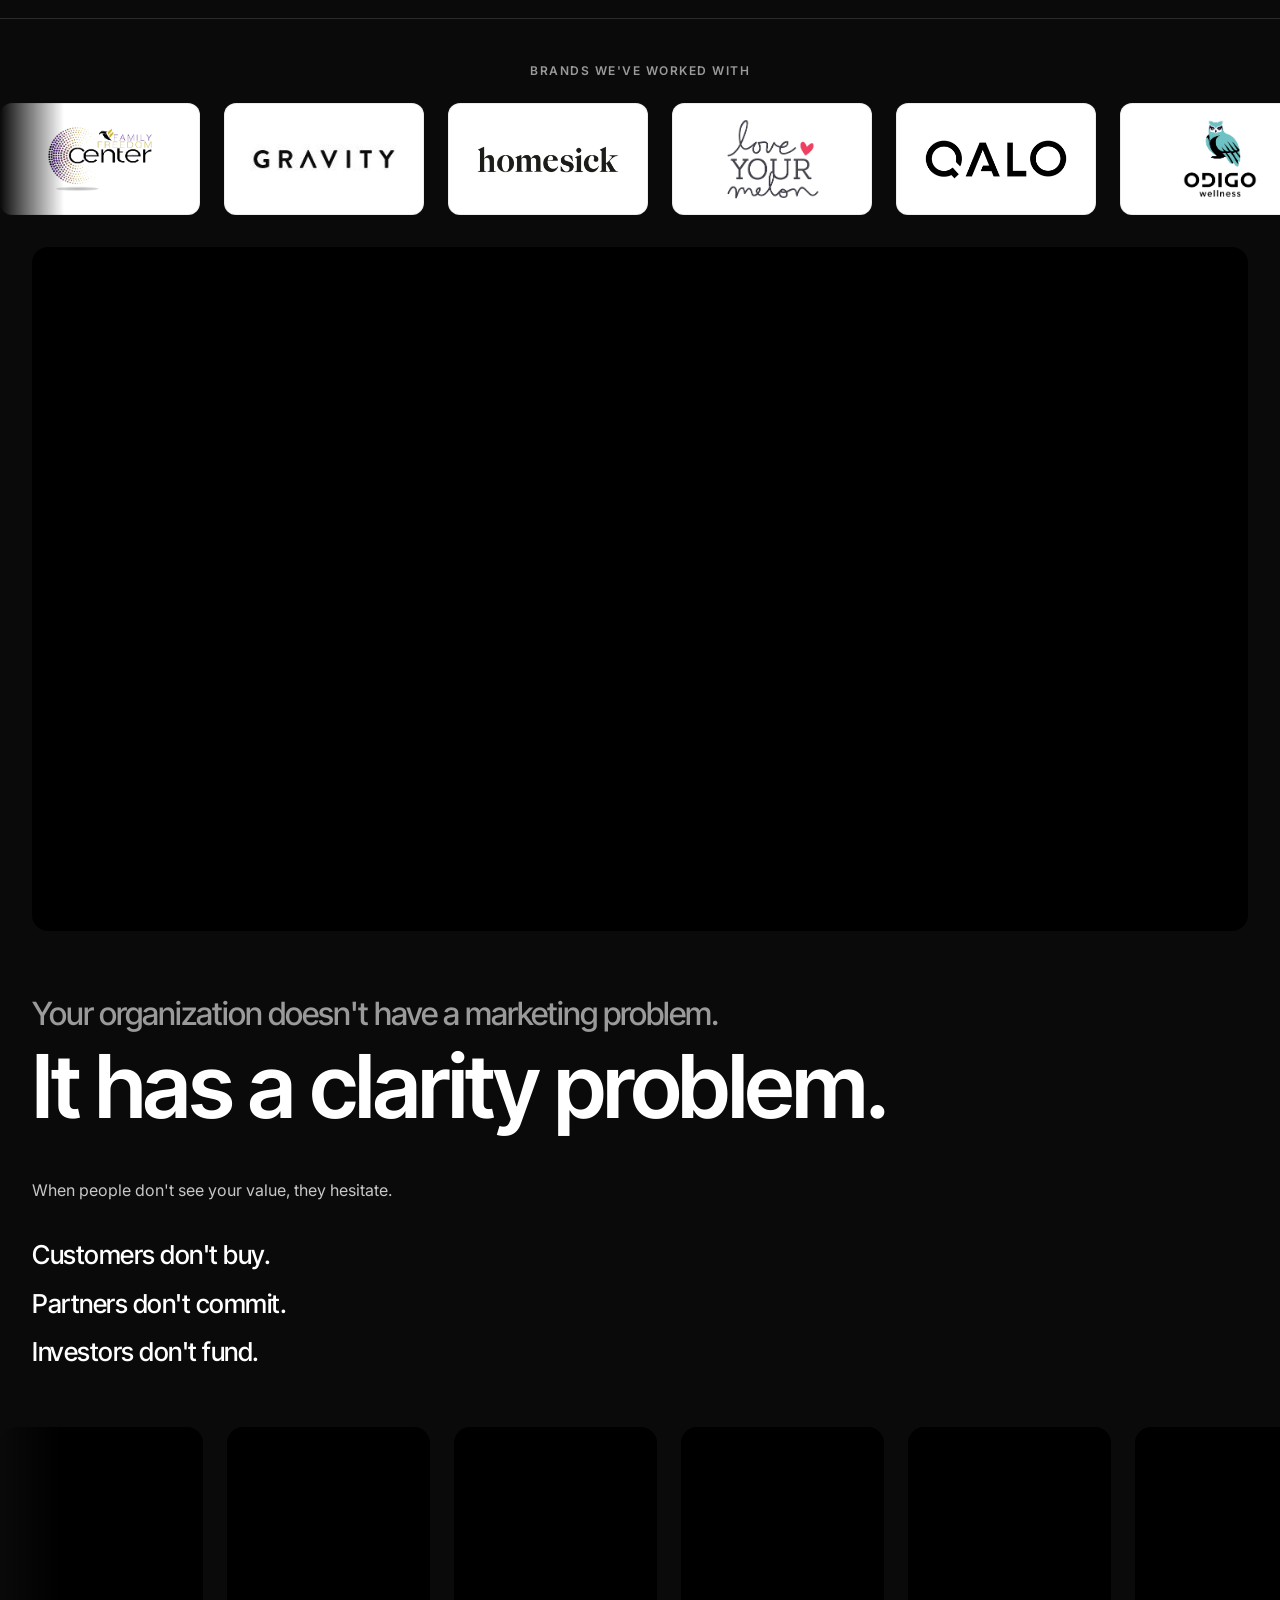
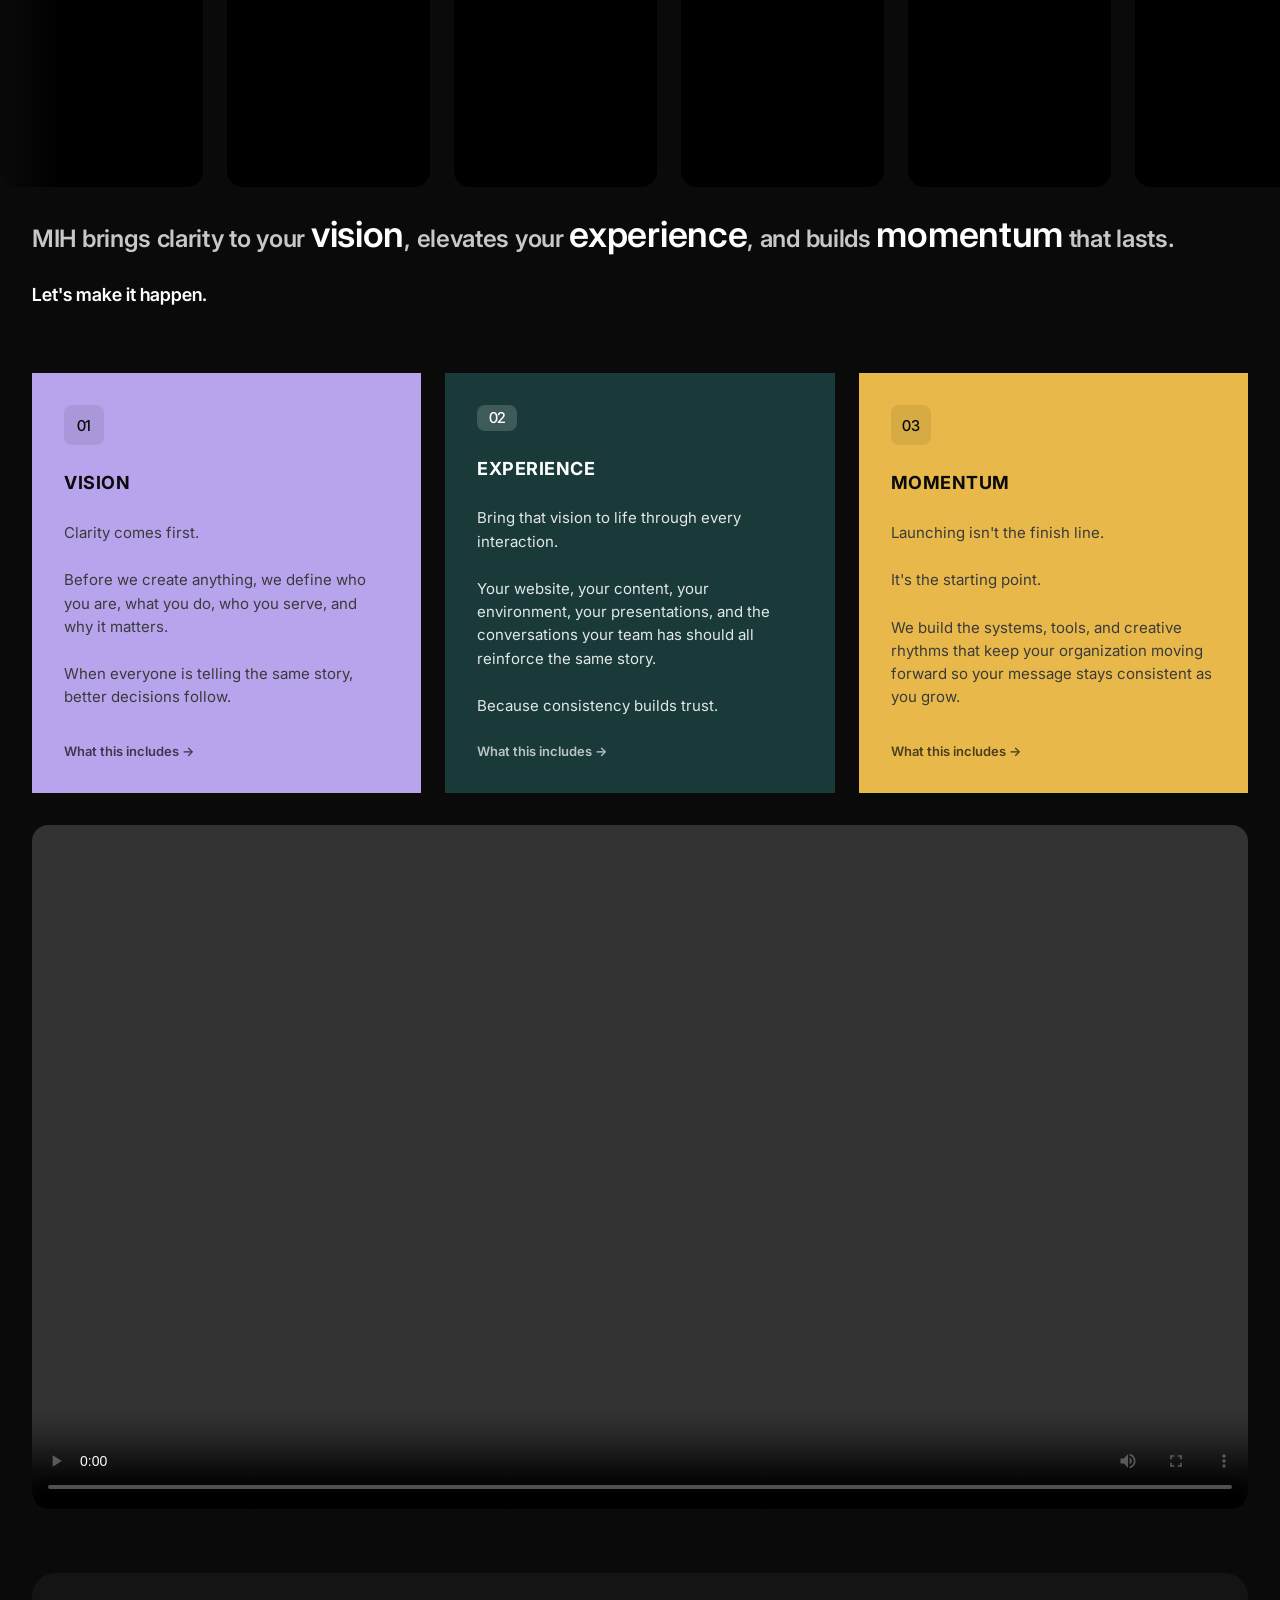
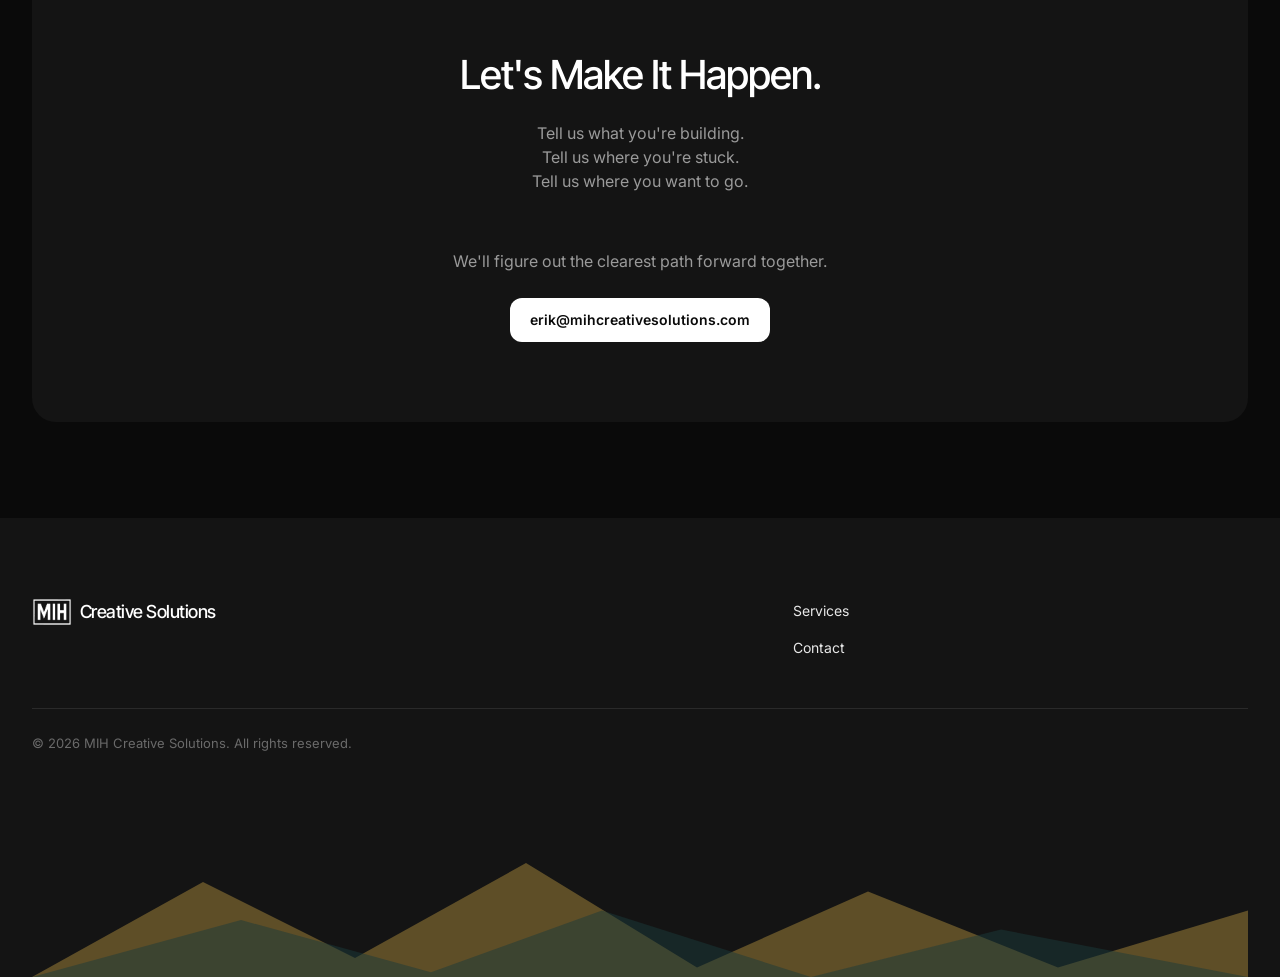
==== commit 04fed562: "Add MIH explainer video under Services Placed as a standalone 16:9 clip right after the pillar cards" ====
--- a/index.html
+++ b/index.html
@@ -87,8 +87,6 @@
           <div class="logo-marquee-card"><img src="assets/logos/odigo-wellness.png" alt="ODIGO Wellness" class="logo-marquee-logo"></div>
           <div class="logo-marquee-card"><img src="assets/logos/bulldog.png" alt="The Bulldog Uptown" class="logo-marquee-logo"></div>
           <div class="logo-marquee-card"><img src="assets/logos/craftsmen-decks-structures.png" alt="Craftsmen Decks & Structures" class="logo-marquee-logo"></div>
-          <div class="logo-marquee-card"><img src="assets/logos/prince-wordmark.webp" alt="Prince" class="logo-marquee-logo"></div>
-          <div class="logo-marquee-card"><img src="assets/logos/paisley-park.webp" alt="Paisley Park" class="logo-marquee-logo"></div>
         </div>
         <div class="logo-marquee-group" aria-hidden="true">
           <div class="logo-marquee-card"><img src="assets/logos/family-freedom-center.png" alt="" class="logo-marquee-logo"></div>
@@ -99,8 +97,6 @@
           <div class="logo-marquee-card"><img src="assets/logos/odigo-wellness.png" alt="" class="logo-marquee-logo"></div>
           <div class="logo-marquee-card"><img src="assets/logos/bulldog.png" alt="" class="logo-marquee-logo"></div>
           <div class="logo-marquee-card"><img src="assets/logos/craftsmen-decks-structures.png" alt="" class="logo-marquee-logo"></div>
-          <div class="logo-marquee-card"><img src="assets/logos/prince-wordmark.webp" alt="" class="logo-marquee-logo"></div>
-          <div class="logo-marquee-card"><img src="assets/logos/paisley-park.webp" alt="" class="logo-marquee-logo"></div>
         </div>
       </div>
     </div>
@@ -139,7 +135,6 @@
           <div class="video-marquee-card"><video src="assets/videos/knee-wrap.mp4" autoplay muted loop playsinline></video></div>
           <div class="video-marquee-card"><video src="assets/videos/mechanic-peter.mp4" autoplay muted loop playsinline></video></div>
           <div class="video-marquee-card"><video src="assets/videos/elijah-yoga.mp4" autoplay muted loop playsinline></video></div>
-          <div class="video-marquee-card"><video src="assets/videos/prince-share-your-story.mp4" autoplay muted loop playsinline></video></div>
         </div>
         <div class="video-marquee-group" aria-hidden="true">
           <div class="video-marquee-card"><video src="assets/videos/gravity.mp4" autoplay muted loop playsinline></video></div>
@@ -147,7 +142,6 @@
           <div class="video-marquee-card"><video src="assets/videos/knee-wrap.mp4" autoplay muted loop playsinline></video></div>
           <div class="video-marquee-card"><video src="assets/videos/mechanic-peter.mp4" autoplay muted loop playsinline></video></div>
           <div class="video-marquee-card"><video src="assets/videos/elijah-yoga.mp4" autoplay muted loop playsinline></video></div>
-          <div class="video-marquee-card"><video src="assets/videos/prince-share-your-story.mp4" autoplay muted loop playsinline></video></div>
         </div>
       </div>
     </div>
@@ -249,6 +243,12 @@
 
       </div>
     </div>
+
+    <div class="container">
+      <div class="featured-video reveal">
+        <video src="assets/videos/mih-explainer.mp4" controls playsinline></video>
+      </div>
+    </div>
   </section>
 
   <!-- ============ CTA ============ -->
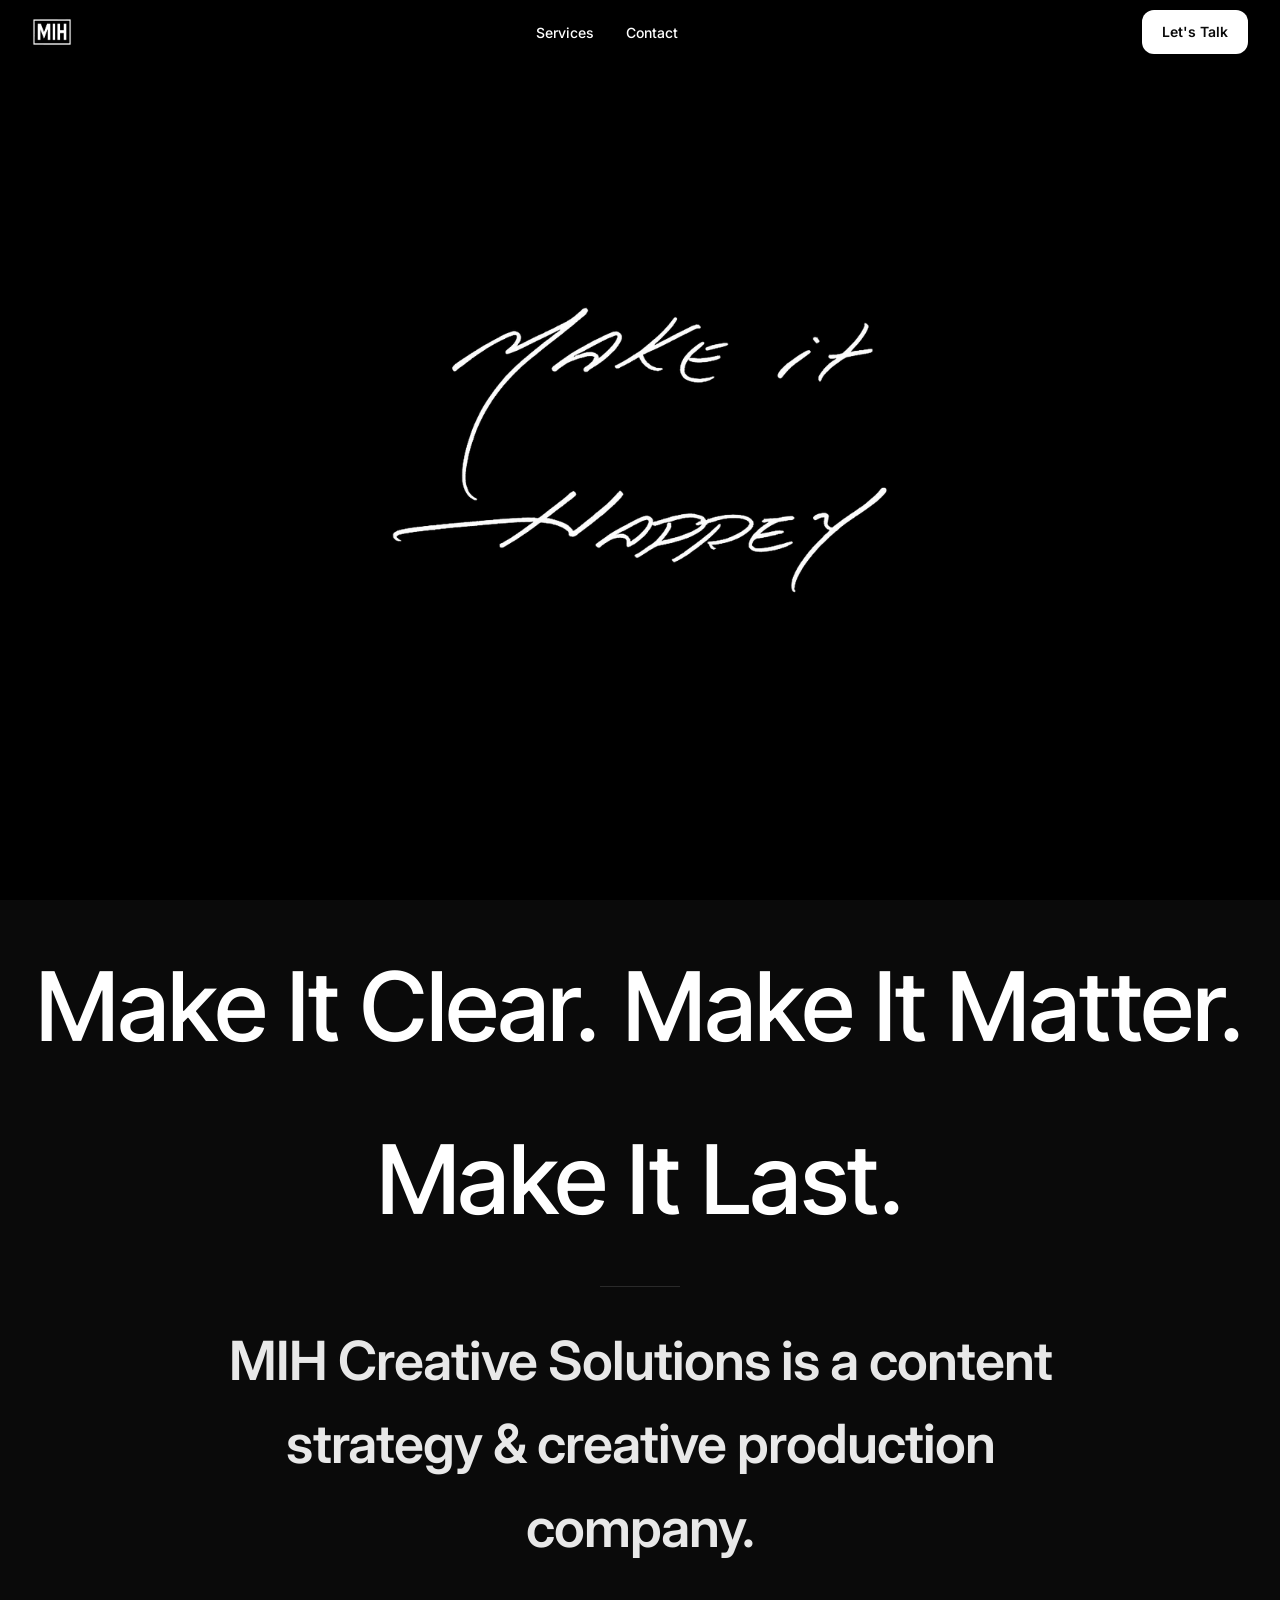
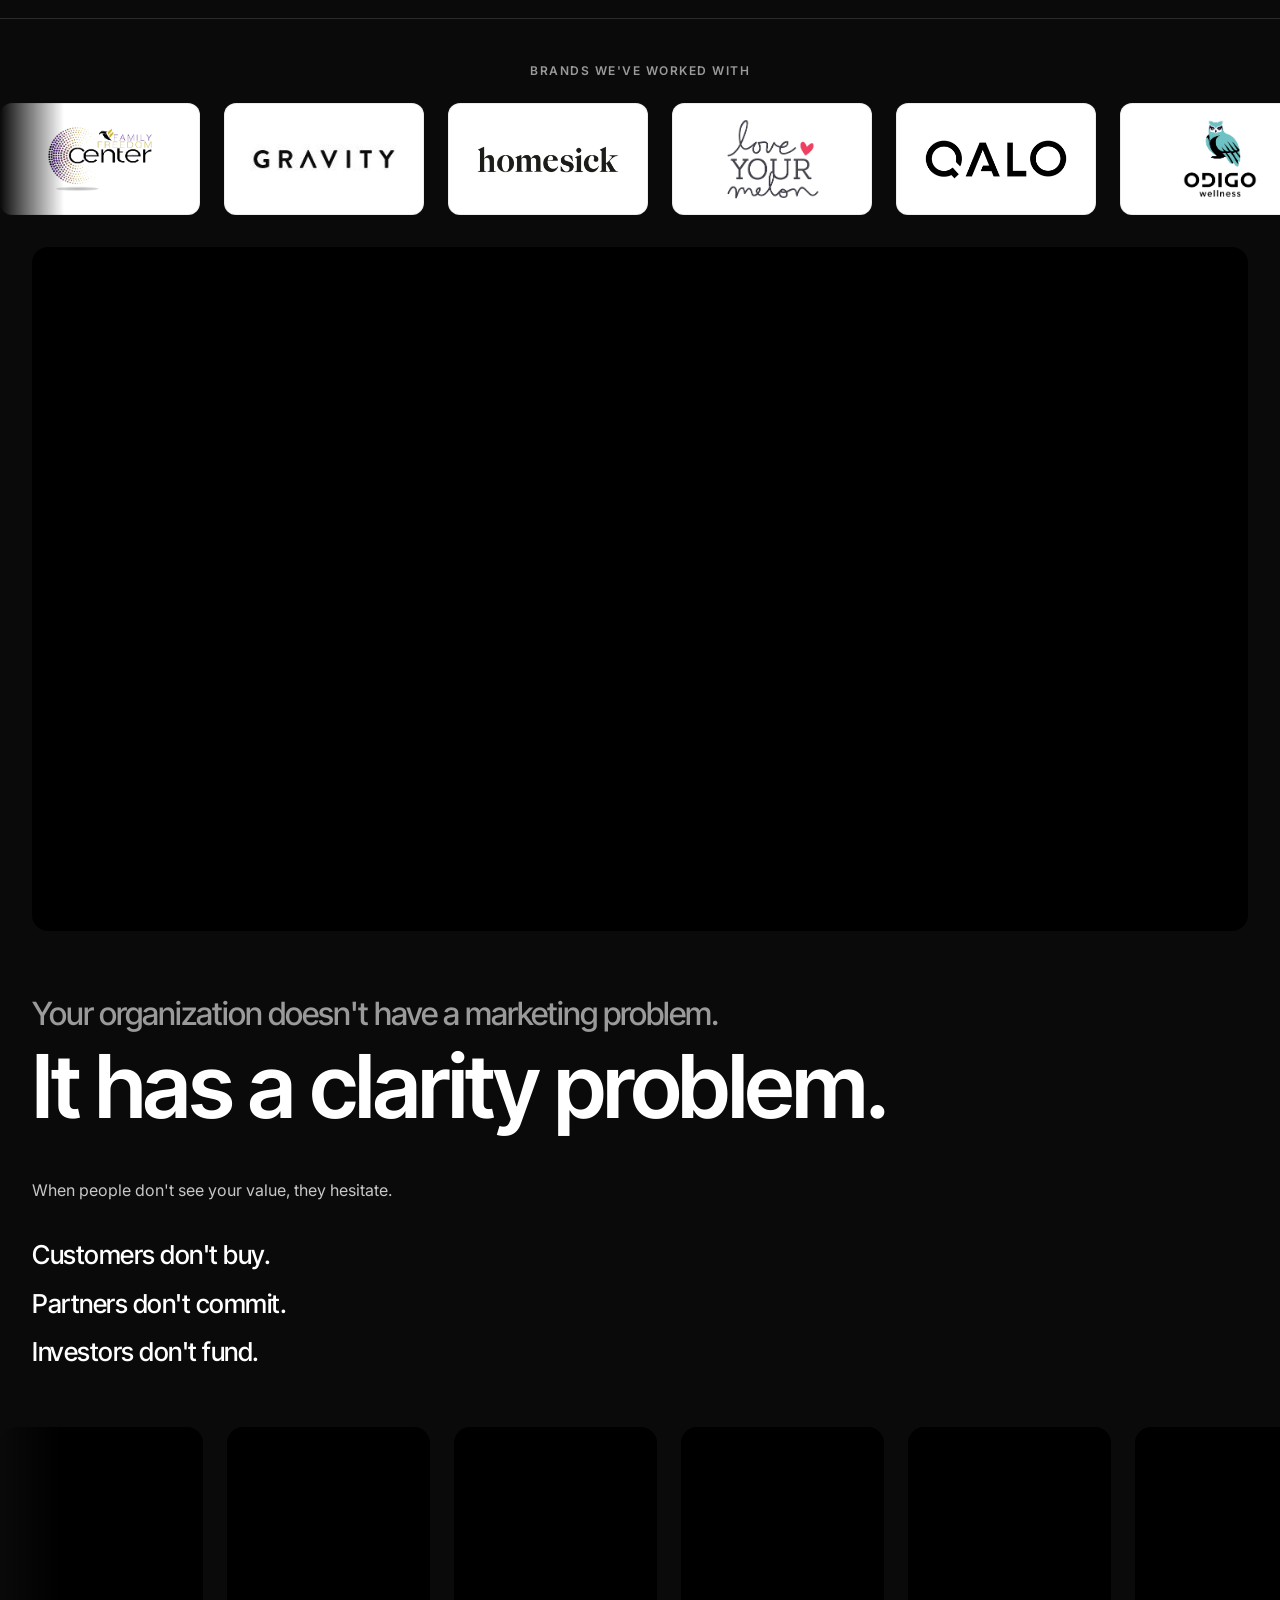
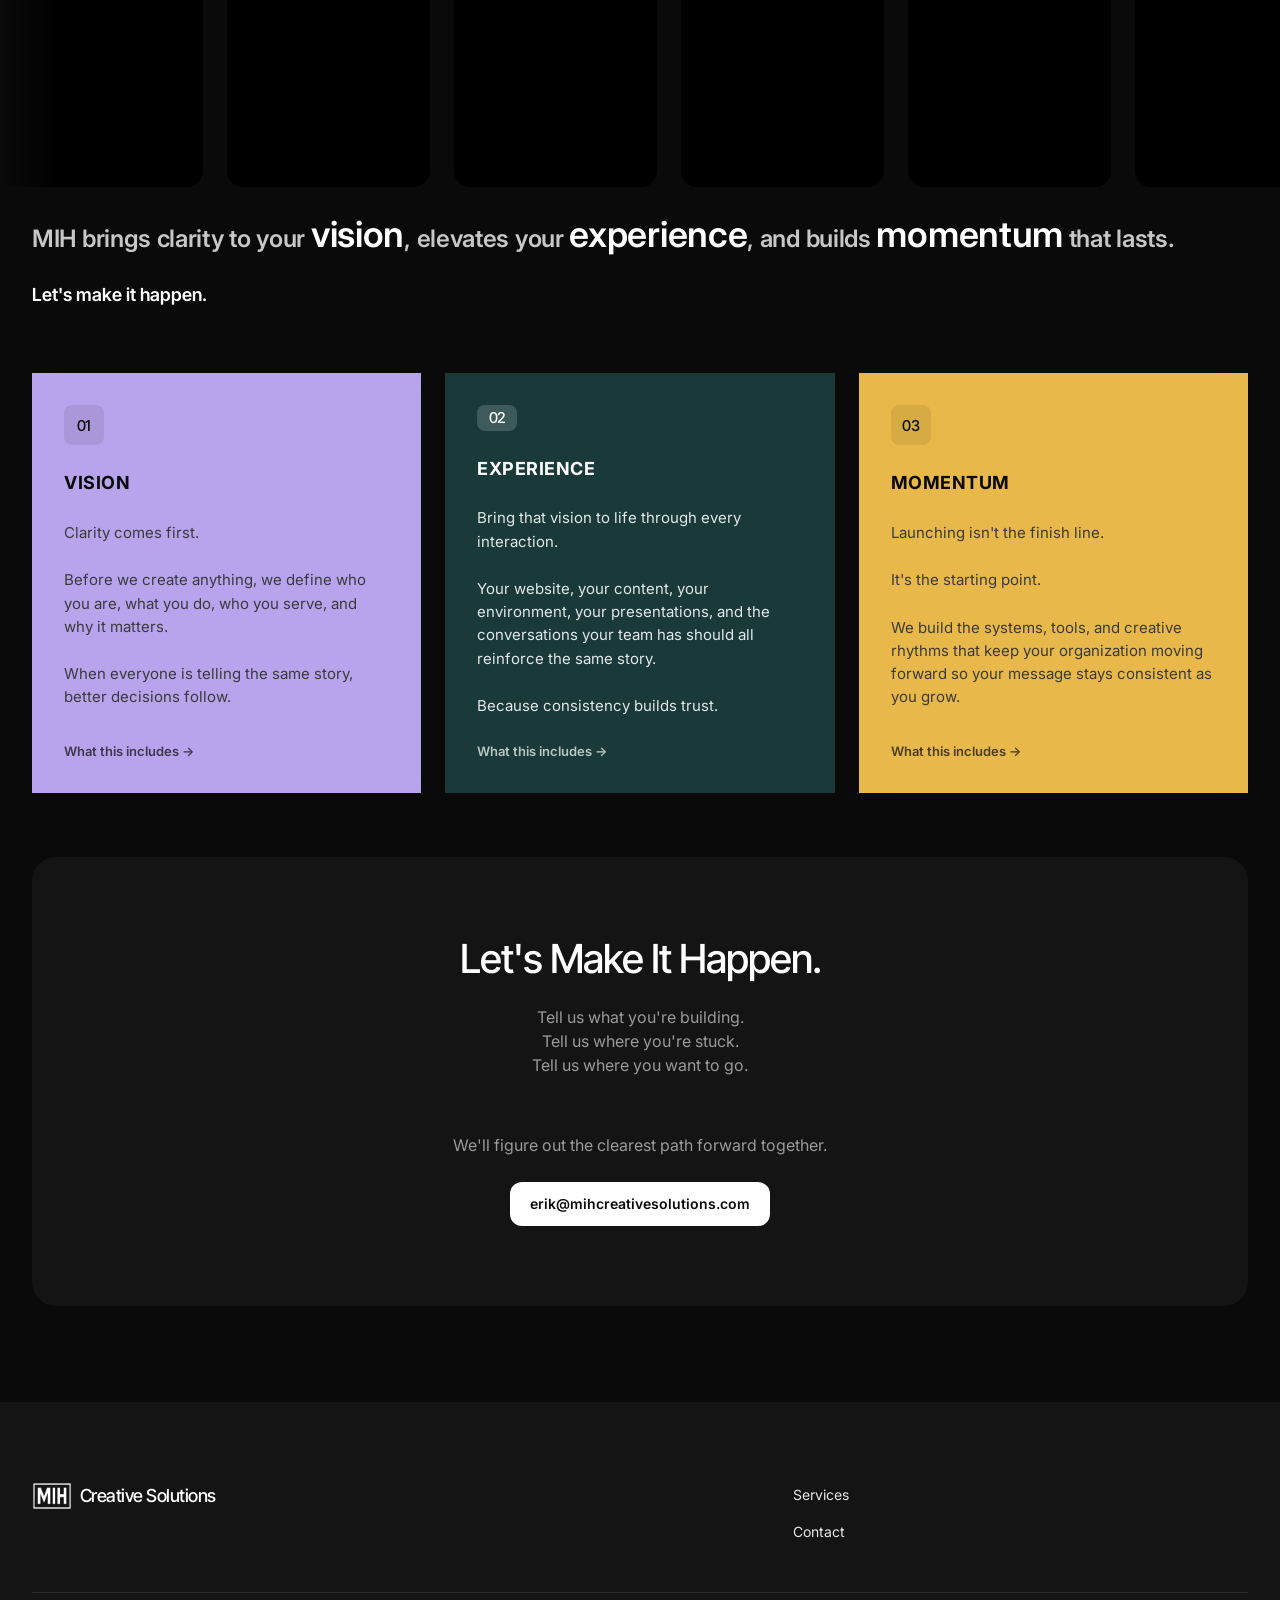
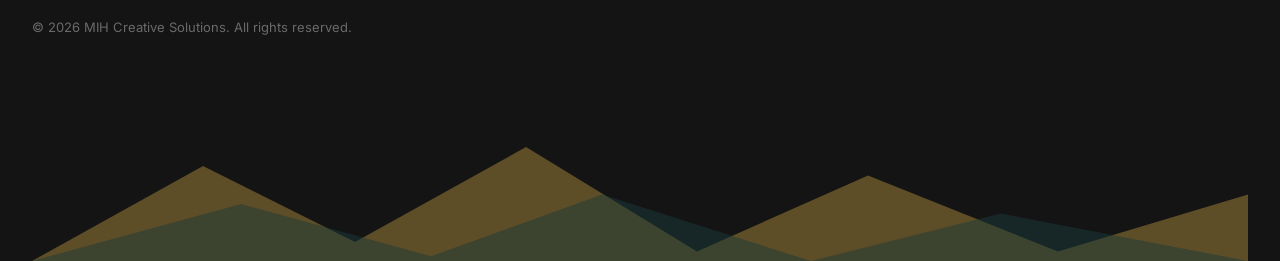
==== commit ac5000fa: "Revert "Add MIH explainer video under Services" This reverts commit 04fed56200174165bbb95a5d2321e525" ====
--- a/index.html
+++ b/index.html
@@ -243,12 +243,6 @@
 
       </div>
     </div>
-
-    <div class="container">
-      <div class="featured-video reveal">
-        <video src="assets/videos/mih-explainer.mp4" controls playsinline></video>
-      </div>
-    </div>
   </section>
 
   <!-- ============ CTA ============ -->
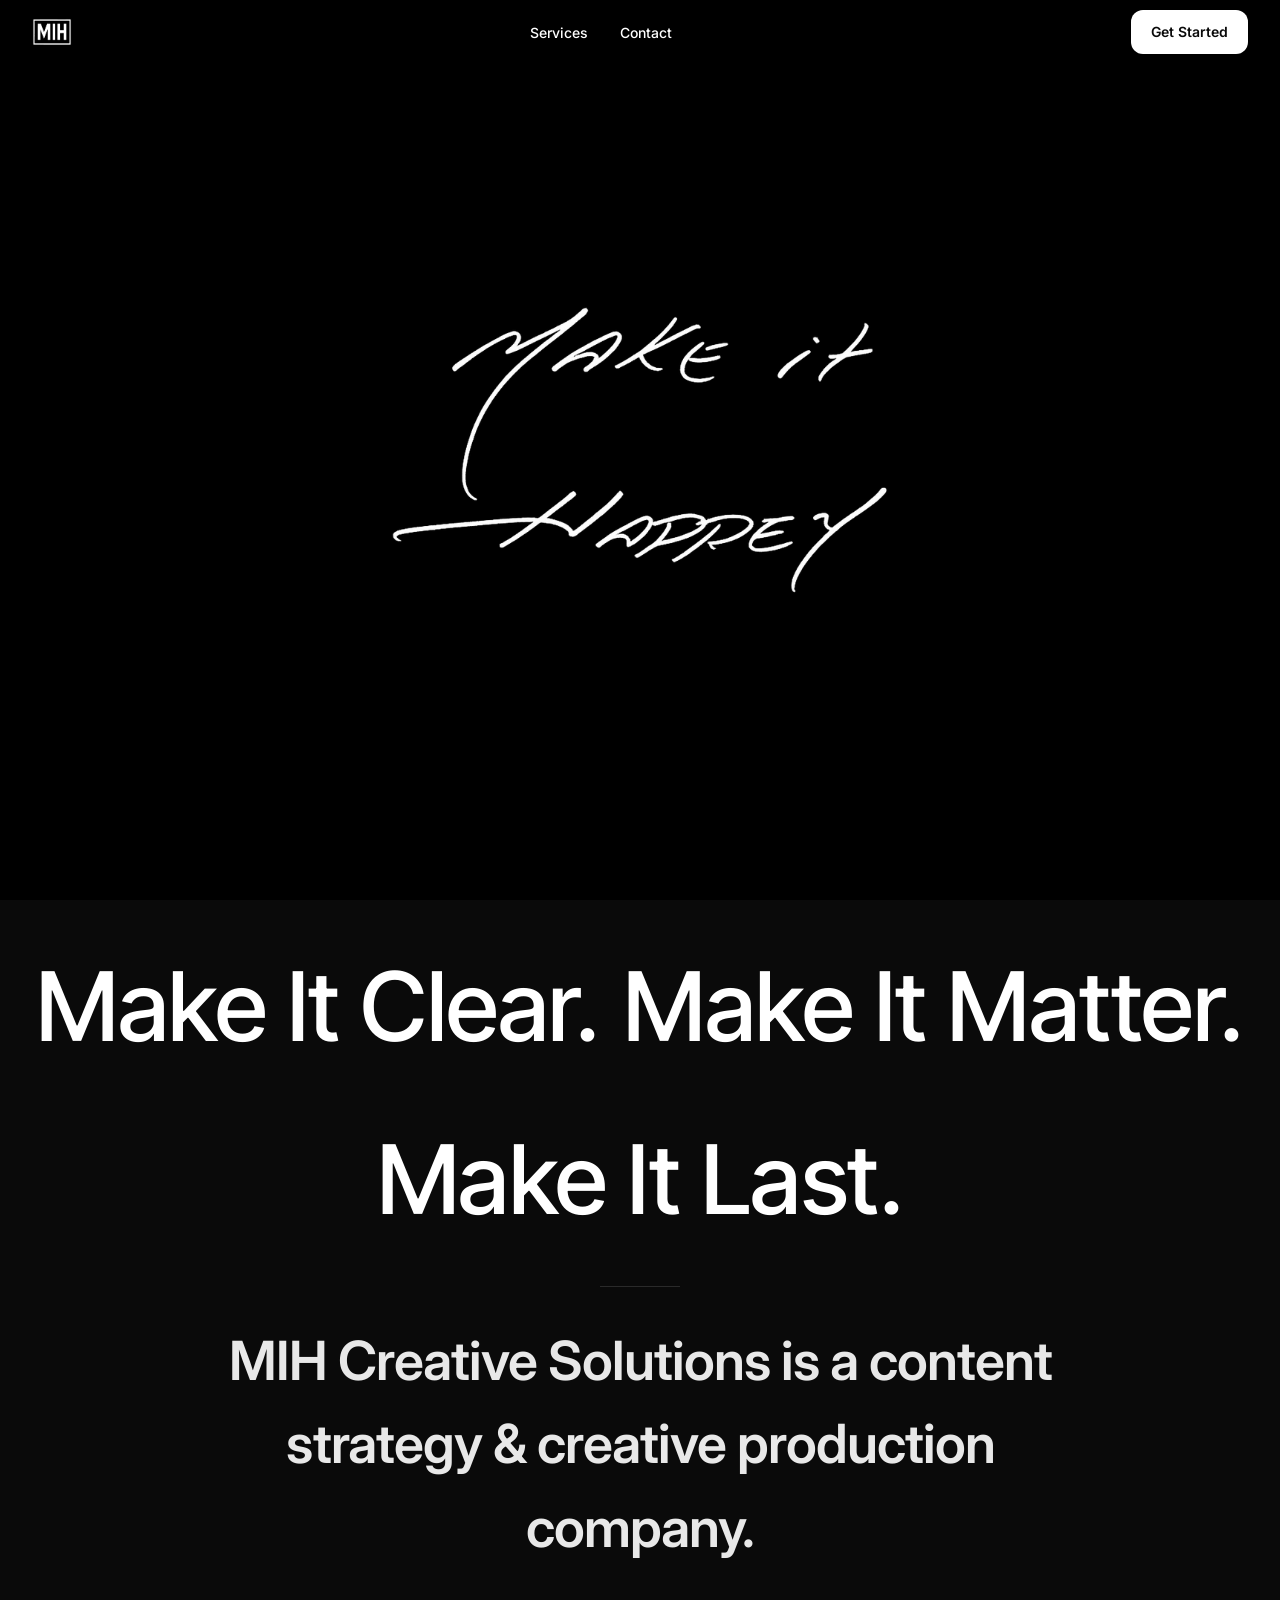
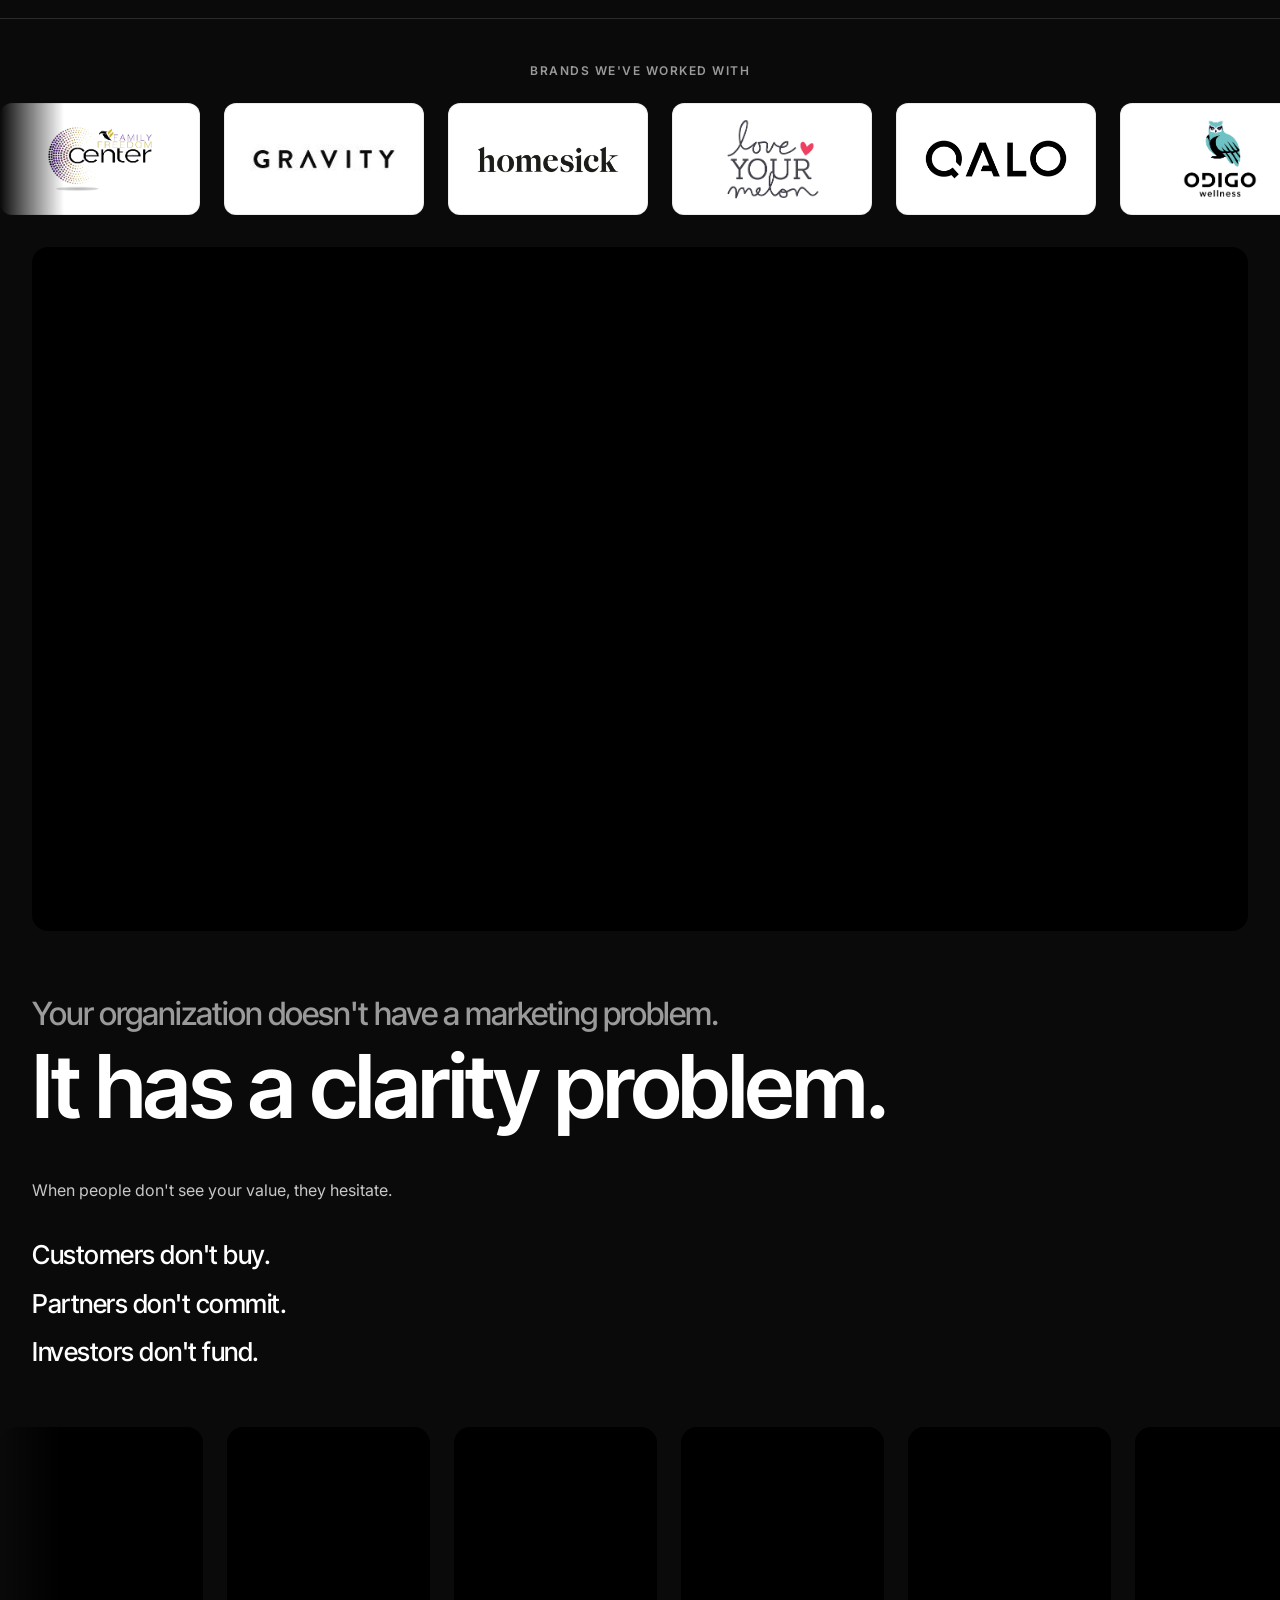
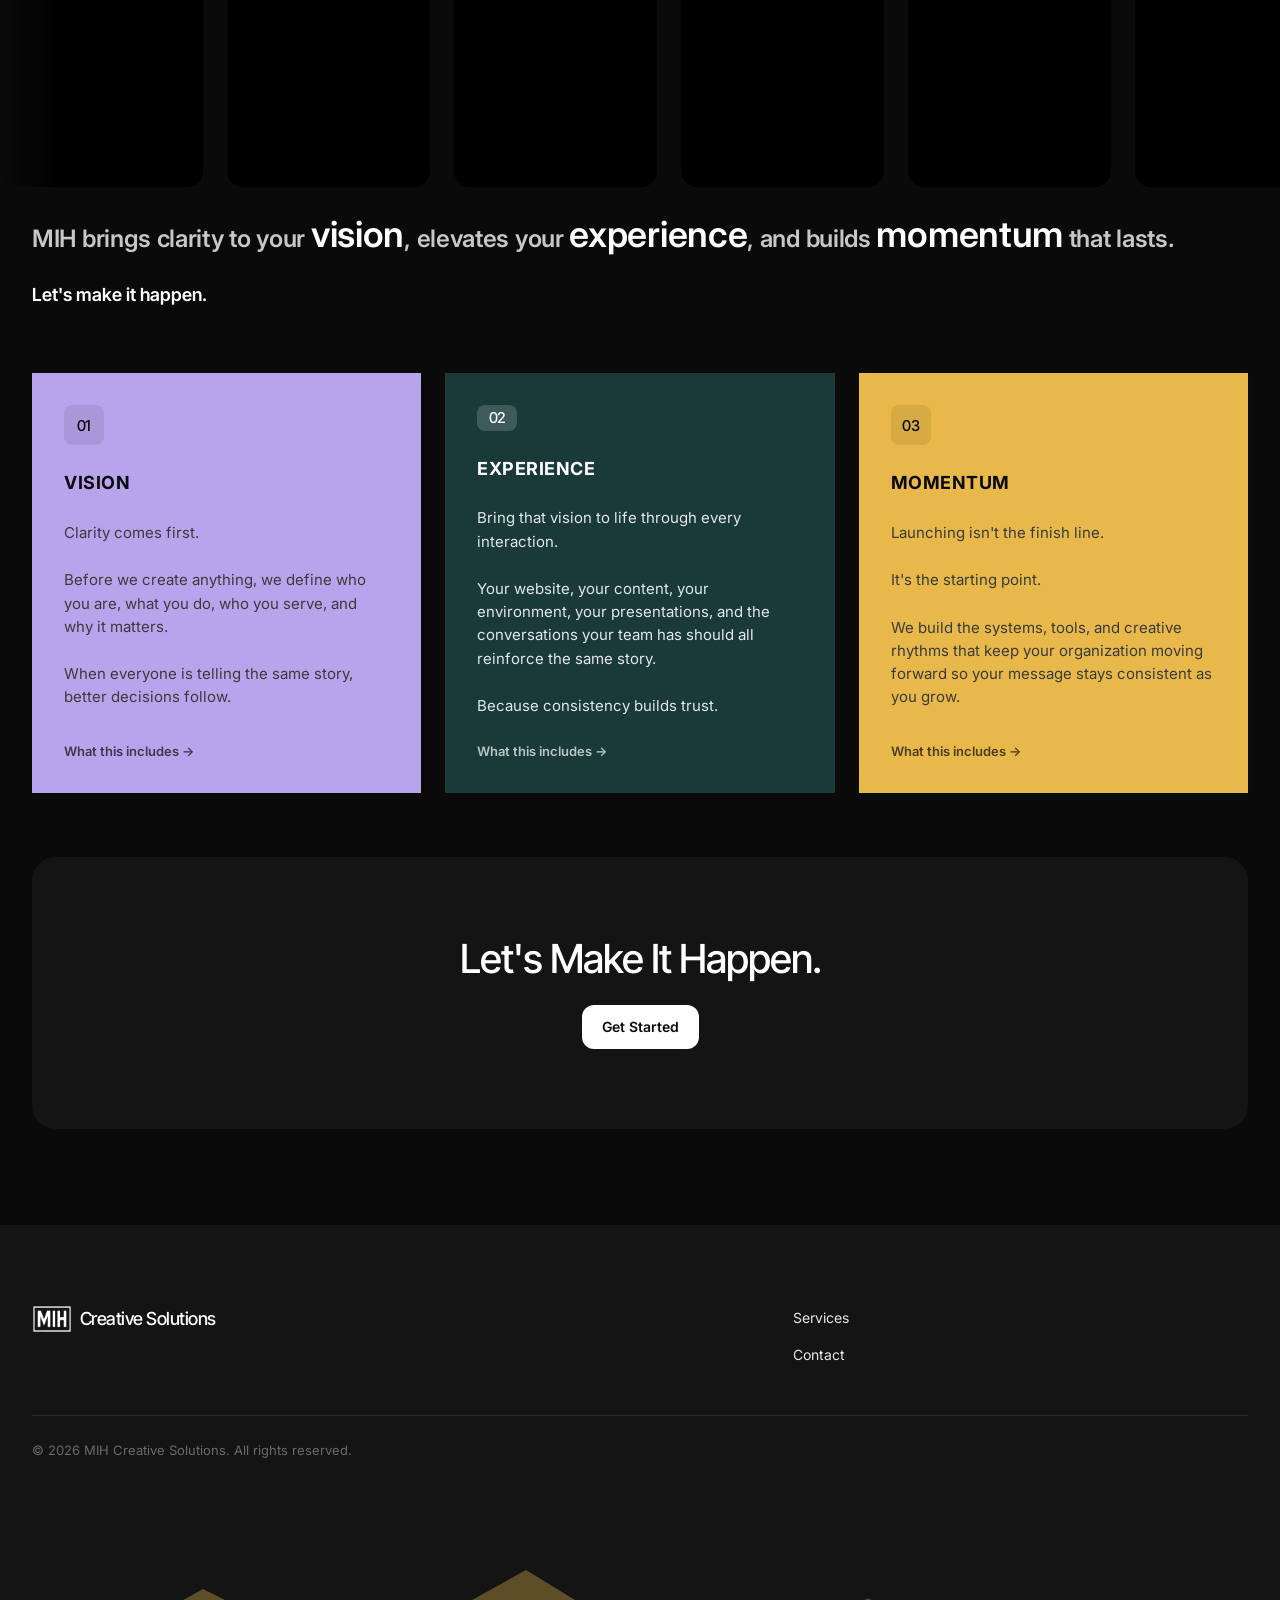
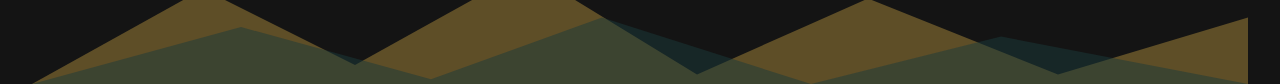
==== commit 62a917a4: "Simplify closing CTA and rename CTA buttons to "Get Started" Removed the "Tell us what you're buildi" ====
--- a/index.html
+++ b/index.html
@@ -44,7 +44,7 @@
           </nav>
 
           <div class="nav-cta">
-            <a class="btn btn-primary" href="mailto:erik@mihcreativesolutions.com">Let's Talk</a>
+            <a class="btn btn-primary" href="mailto:erik@mihcreativesolutions.com">Get Started</a>
             <button class="nav-toggle" id="navToggle" aria-label="Toggle menu" aria-expanded="false">
               <span></span><span></span><span></span>
             </button>
@@ -251,15 +251,7 @@
       <div class="cta-band-illustrated reveal">
         <h2 class="display-md">Let's Make It Happen.</h2>
 
-        <div class="cadence" style="text-align: center;">
-          <p>Tell us what you're building.</p>
-          <p>Tell us where you're stuck.</p>
-          <p>Tell us where you want to go.</p>
-        </div>
-
-        <p>We'll figure out the clearest path forward together.</p>
-
-        <a class="btn btn-primary" href="mailto:erik@mihcreativesolutions.com">erik@mihcreativesolutions.com</a>
+        <a class="btn btn-primary" href="mailto:erik@mihcreativesolutions.com">Get Started</a>
       </div>
     </div>
   </section>
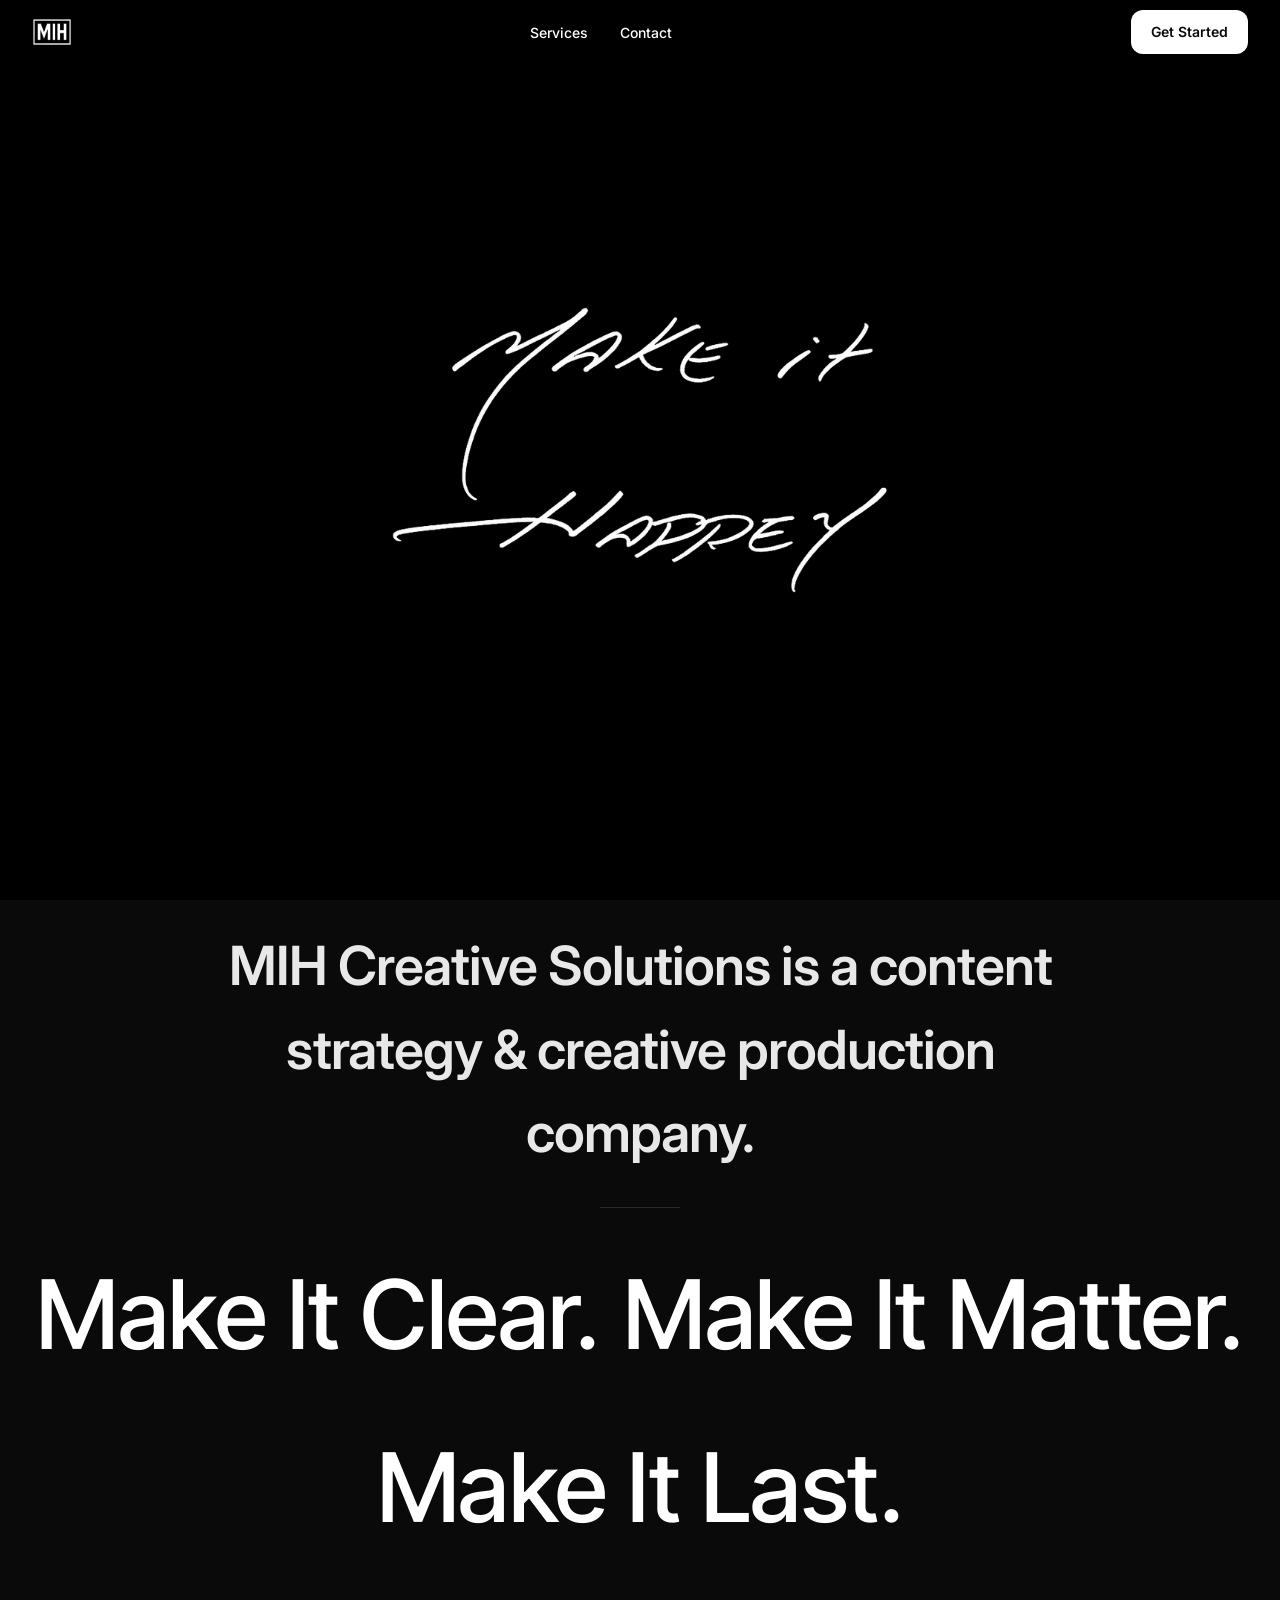
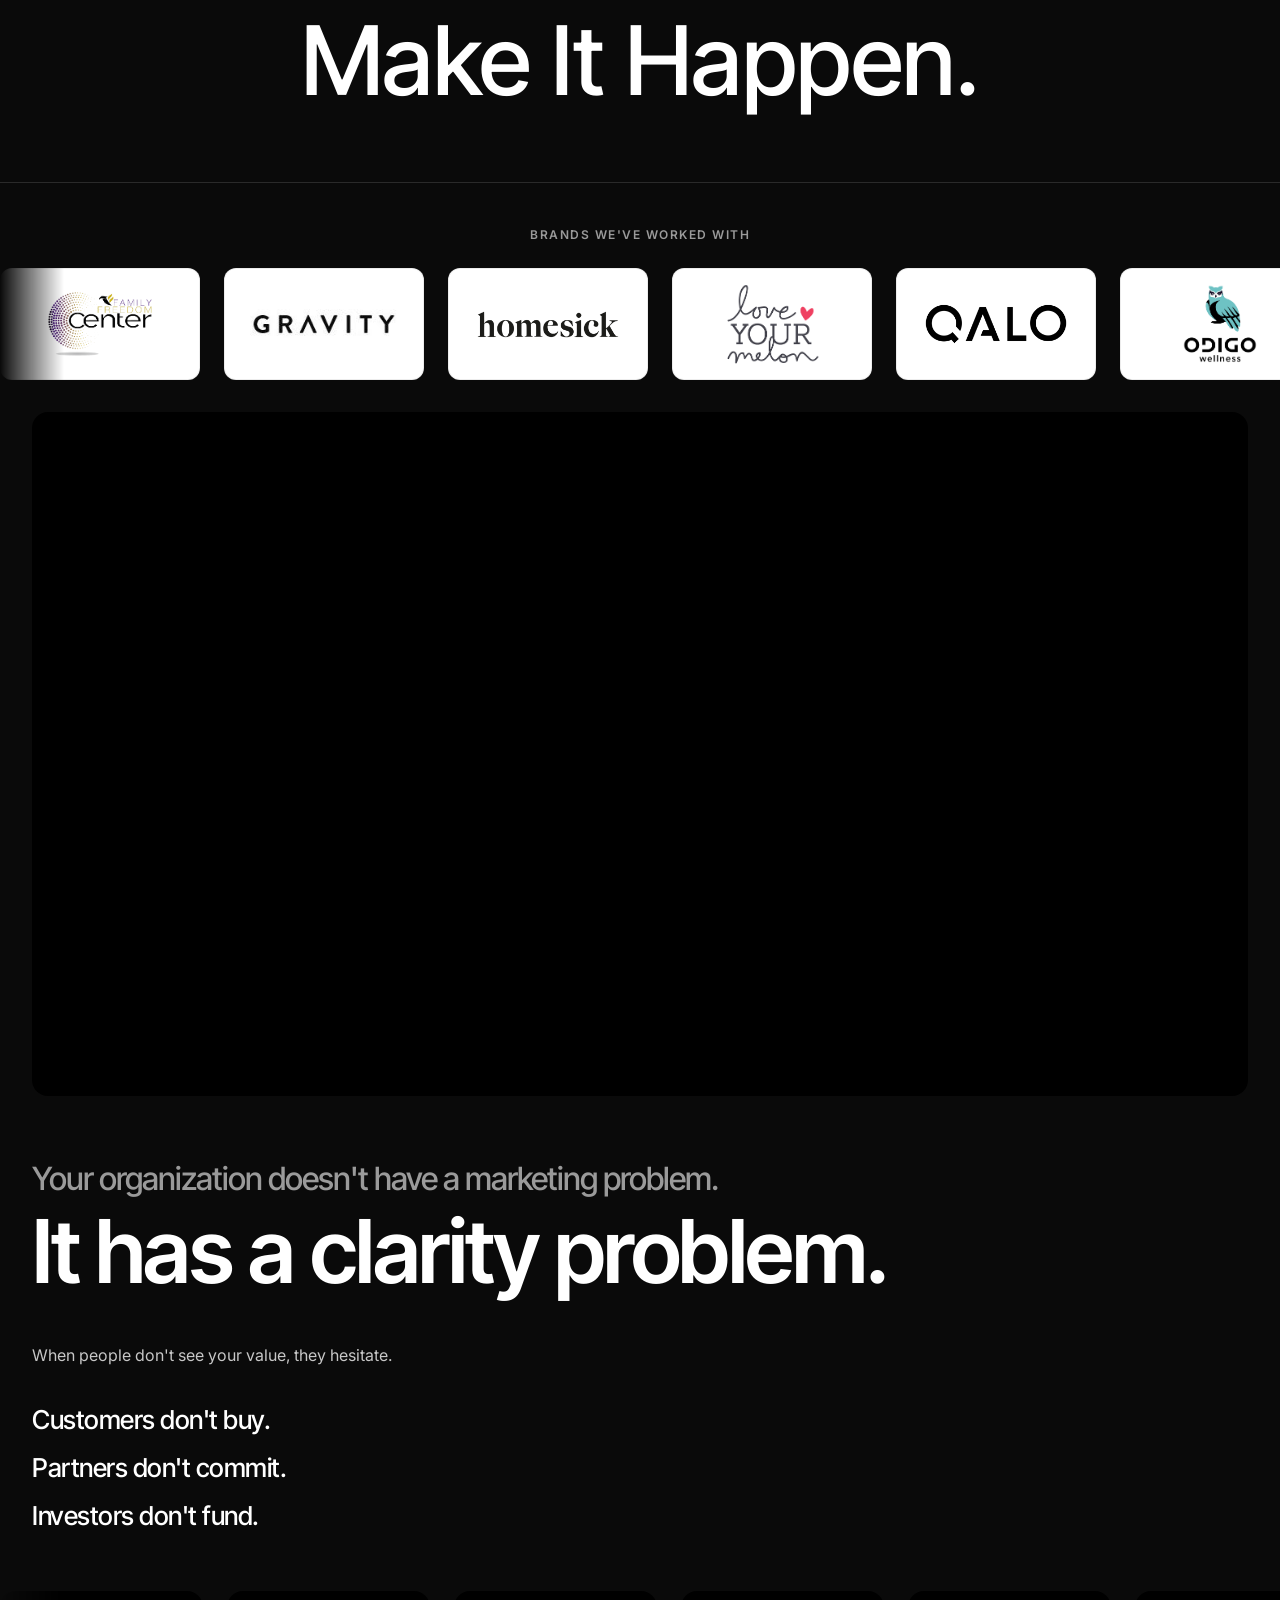
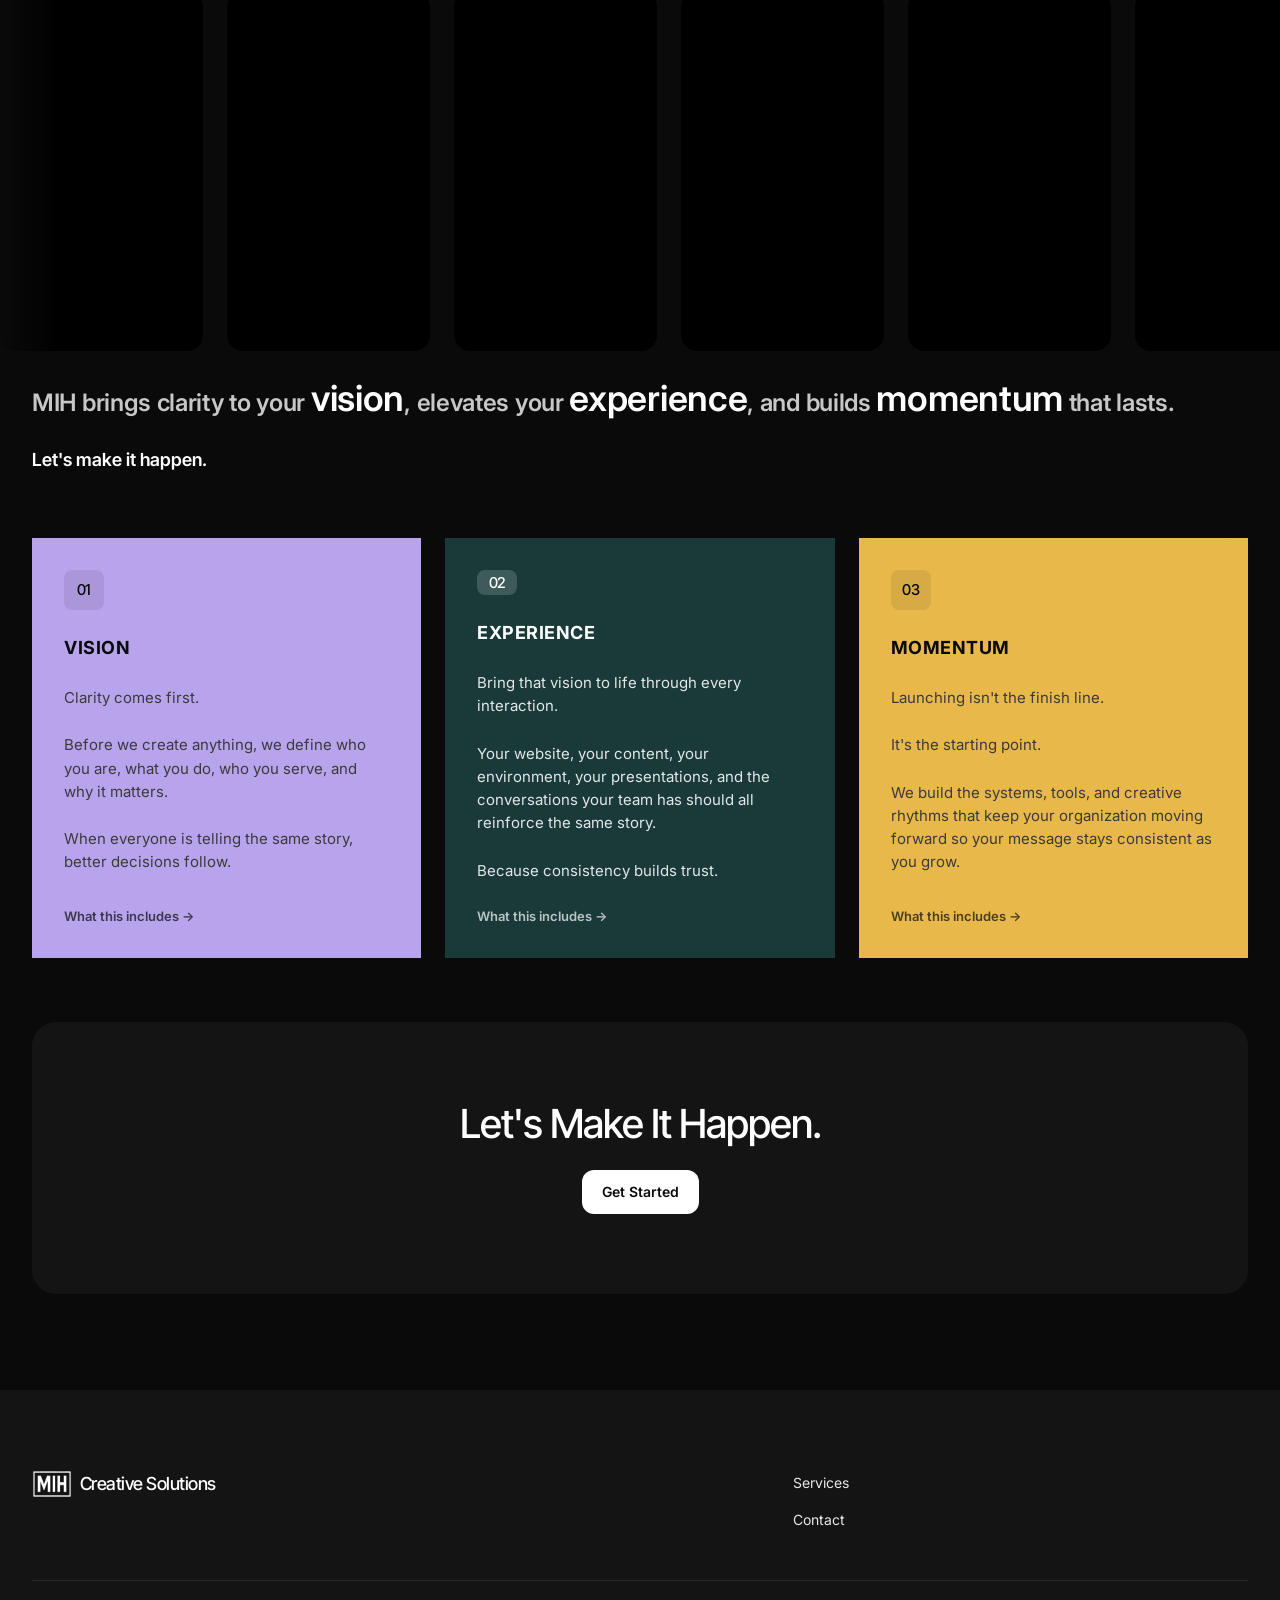
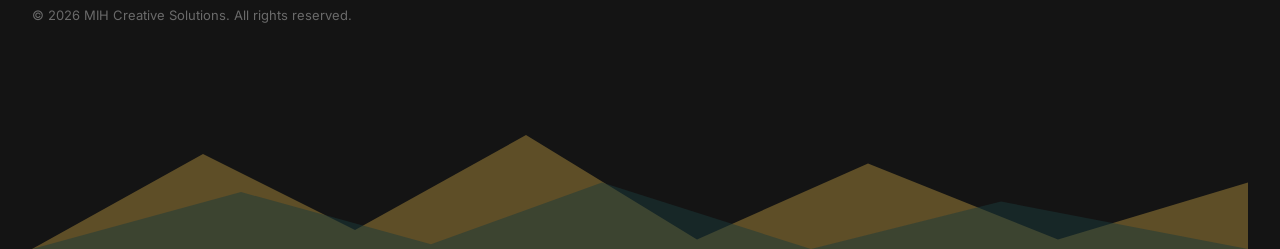
==== commit 3e3b63a4: "Reorder hero copy: company description first, pillars recap after Swapped the order so "MIH Creative" ====
--- a/index.html
+++ b/index.html
@@ -63,16 +63,17 @@
     </div>
 
     <div class="container">
+      <p class="hero-video-caption reveal">MIH Creative Solutions is a content strategy &amp; creative production company.</p>
+      <hr class="hero-divider reveal">
+    </div>
+
+    <div class="container">
       <div class="hero-pillars-recap reveal">
         <p>Make It Clear.</p>
         <p>Make It Matter.</p>
         <p>Make It Last.</p>
-      </div>
-    </div>
-
-    <div class="container">
-      <hr class="hero-divider reveal">
-      <p class="hero-video-caption reveal">MIH Creative Solutions is a content strategy &amp; creative production company.</p>
+        <p>Make It Happen.</p>
+      </div>
     </div>
 
     <div class="logo-marquee reveal">
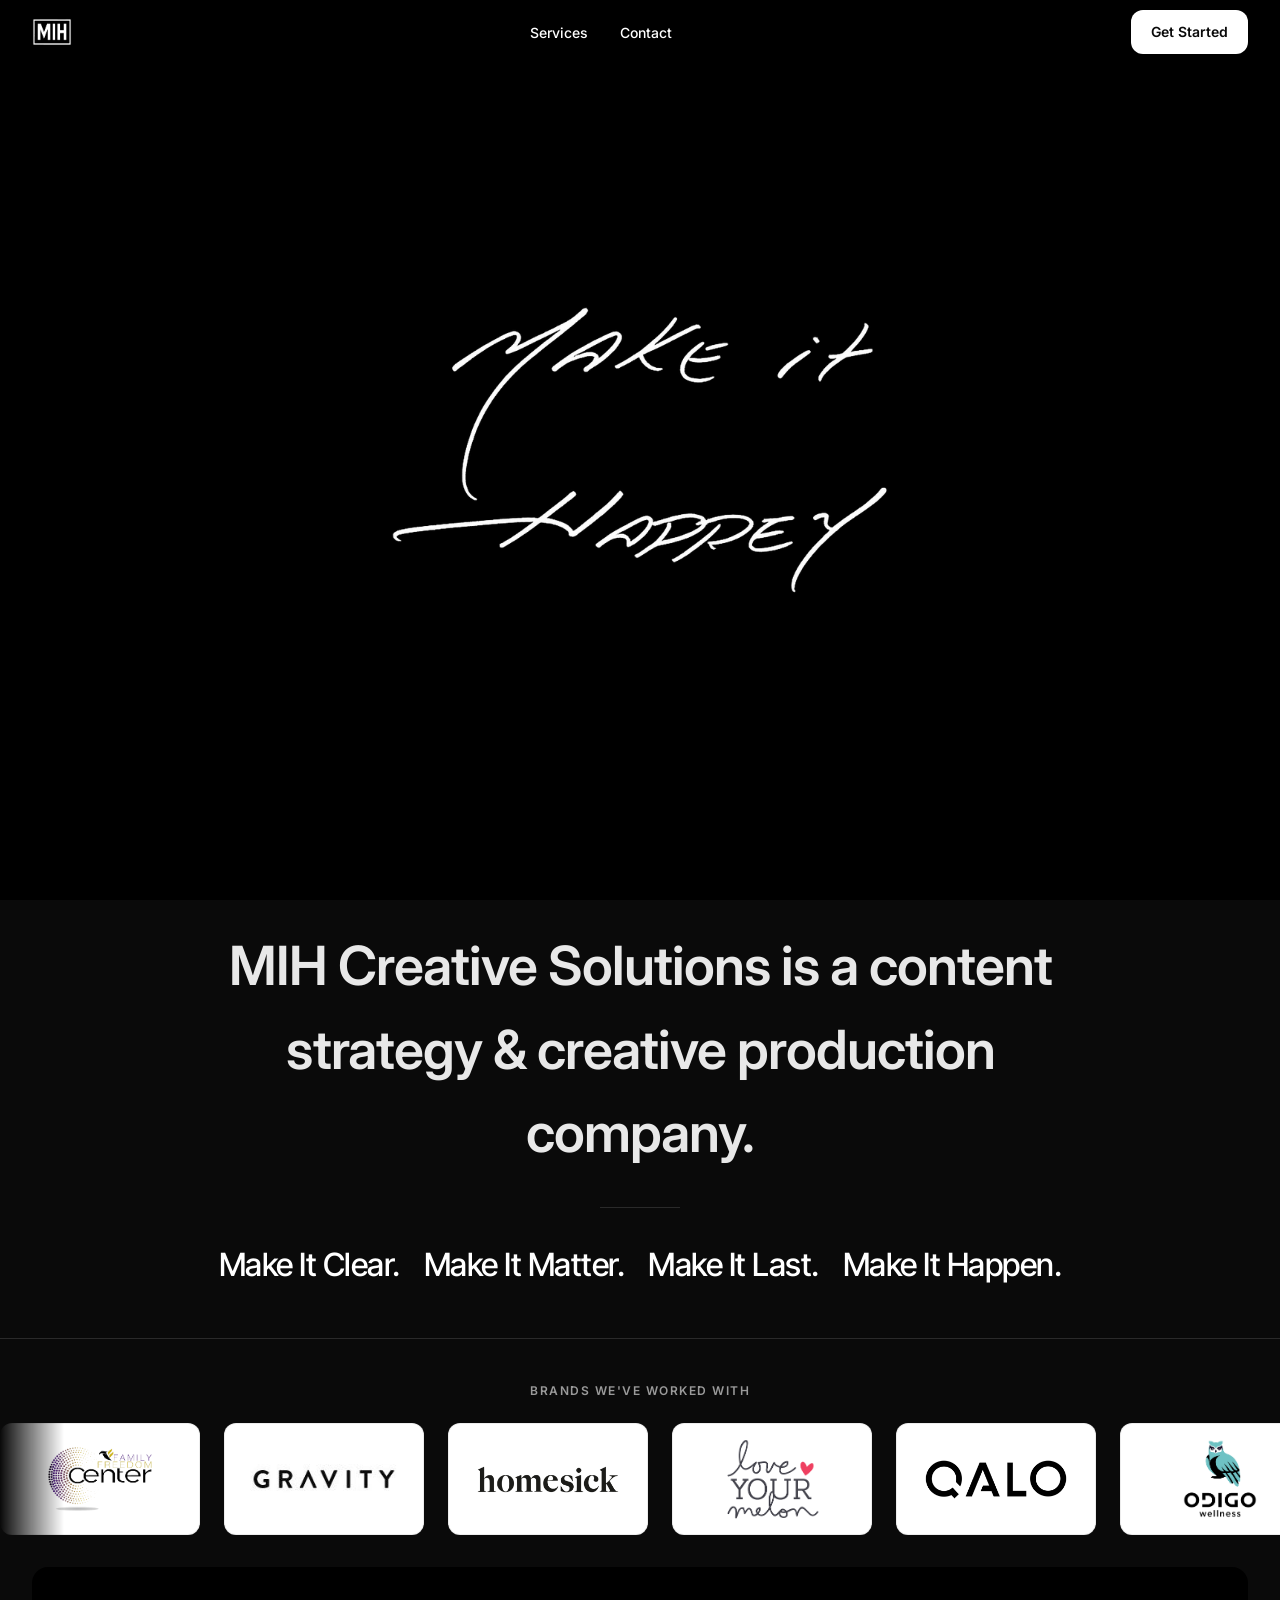
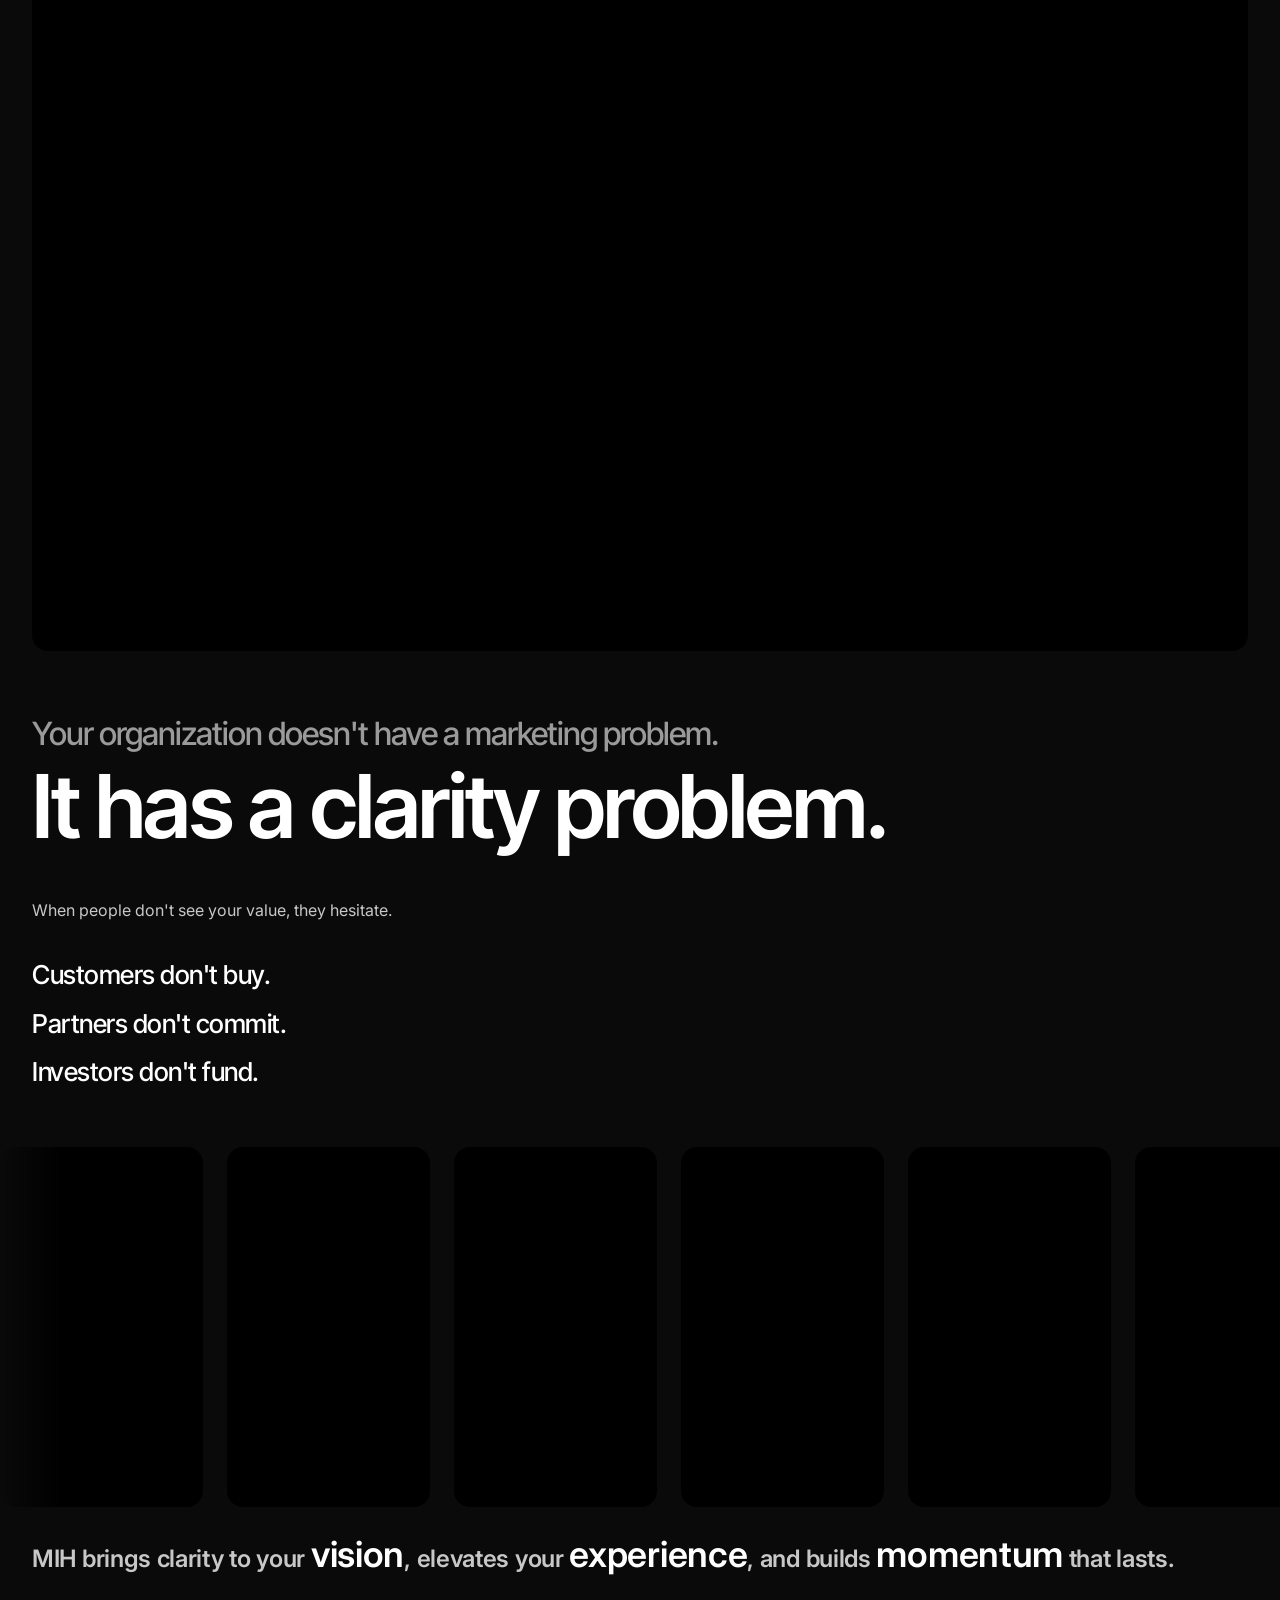
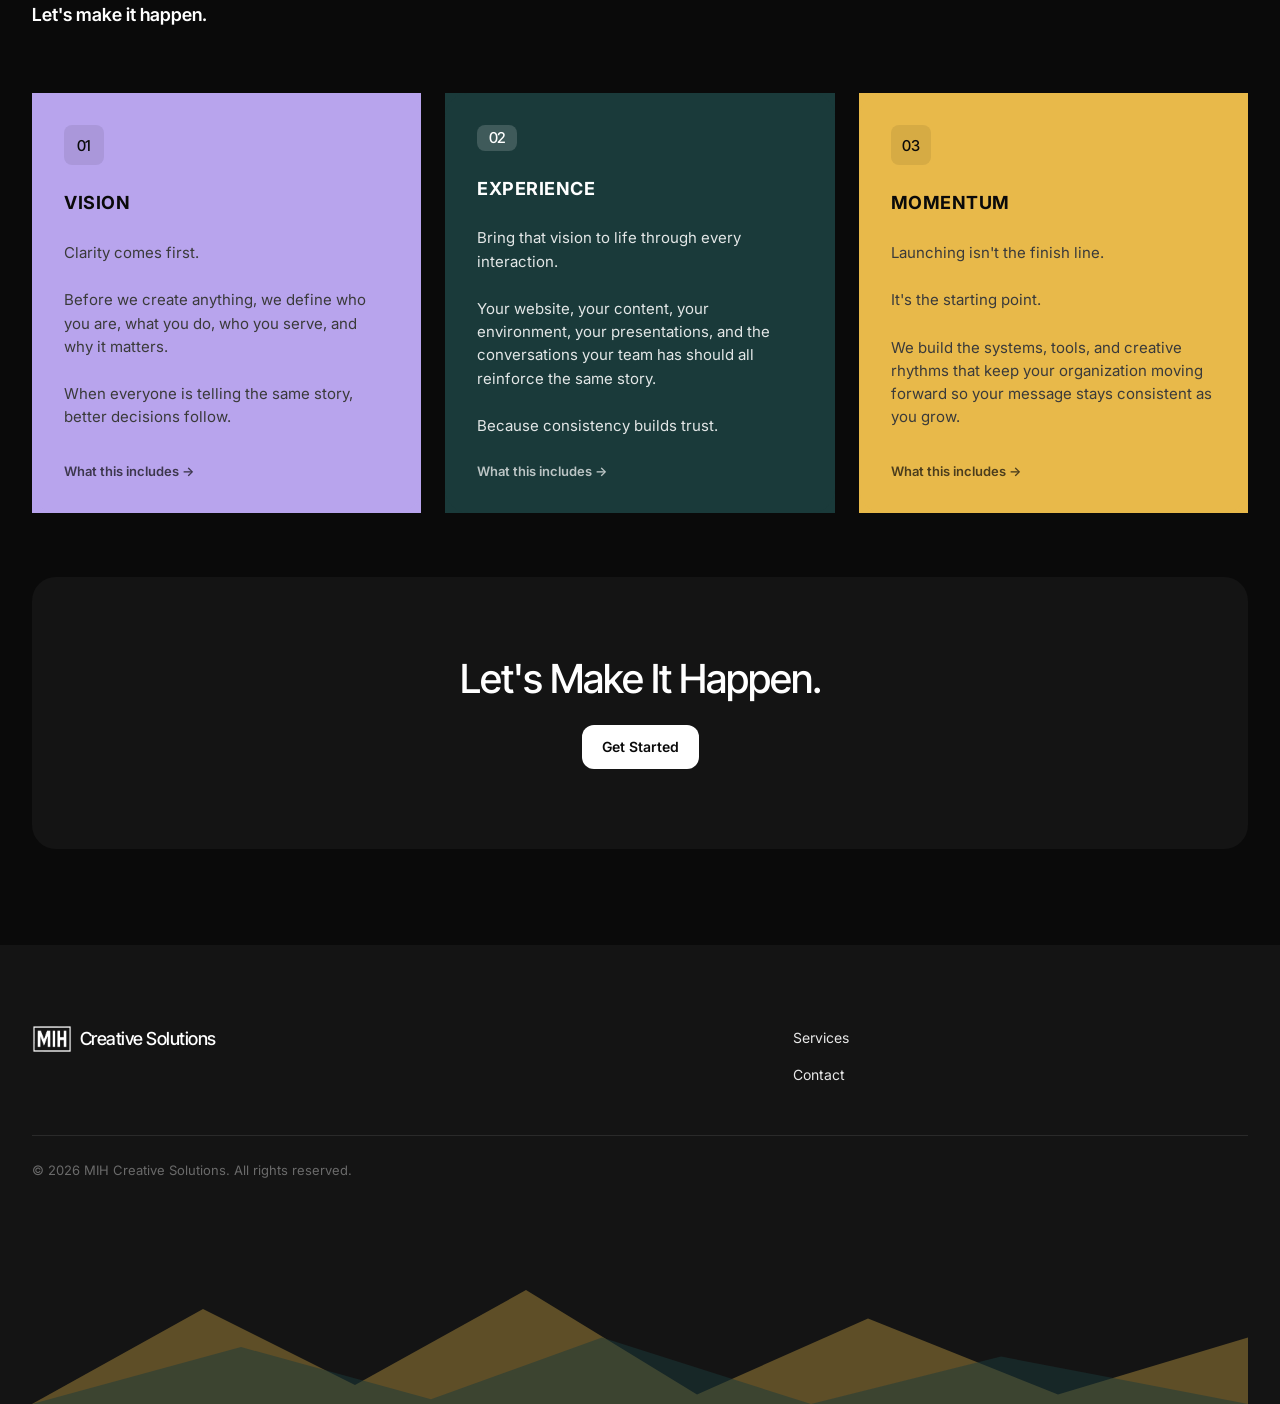
==== commit 157f0508: "Add new vertical clip to the video marquee carousel Converted the uploaded HEVC .mov to H.264 mp4 (m" ====
--- a/index.html
+++ b/index.html
@@ -136,6 +136,7 @@
           <div class="video-marquee-card"><video src="assets/videos/knee-wrap.mp4" autoplay muted loop playsinline></video></div>
           <div class="video-marquee-card"><video src="assets/videos/mechanic-peter.mp4" autoplay muted loop playsinline></video></div>
           <div class="video-marquee-card"><video src="assets/videos/elijah-yoga.mp4" autoplay muted loop playsinline></video></div>
+          <div class="video-marquee-card"><video src="assets/videos/content-tips-reel.mp4" autoplay muted loop playsinline></video></div>
         </div>
         <div class="video-marquee-group" aria-hidden="true">
           <div class="video-marquee-card"><video src="assets/videos/gravity.mp4" autoplay muted loop playsinline></video></div>
@@ -143,6 +144,7 @@
           <div class="video-marquee-card"><video src="assets/videos/knee-wrap.mp4" autoplay muted loop playsinline></video></div>
           <div class="video-marquee-card"><video src="assets/videos/mechanic-peter.mp4" autoplay muted loop playsinline></video></div>
           <div class="video-marquee-card"><video src="assets/videos/elijah-yoga.mp4" autoplay muted loop playsinline></video></div>
+          <div class="video-marquee-card"><video src="assets/videos/content-tips-reel.mp4" autoplay muted loop playsinline></video></div>
         </div>
       </div>
     </div>
--- a/styles.css
+++ b/styles.css
@@ -283,7 +283,7 @@
   font-weight: 500;
   color: var(--ink);
   white-space: nowrap;
-  font-size: 96px;
+  font-size: 32px;
   letter-spacing: -0.5px;
 }
 
@@ -337,14 +337,14 @@
 
 @media (max-width: 1024px) {
   .hero-pillars-recap { gap: var(--sp-md); }
-  .hero-pillars-recap p { font-size: 66px; }
+  .hero-pillars-recap p { font-size: 22px; }
   .hero-video-overlay-mark { width: 400px; }
   .hero-video-caption { font-size: 40px; }
 }
 
 @media (max-width: 768px) {
   .hero-pillars-recap { gap: var(--sp-xs); }
-  .hero-pillars-recap p { font-size: 36px; letter-spacing: -0.2px; }
+  .hero-pillars-recap p { font-size: 12px; letter-spacing: -0.2px; }
   .hero-video-caption { font-size: 26px; letter-spacing: -0.5px; }
   .hero-video-overlay-mark { width: 280px; max-width: 80%; }
   .hero-nav { height: 56px; }
